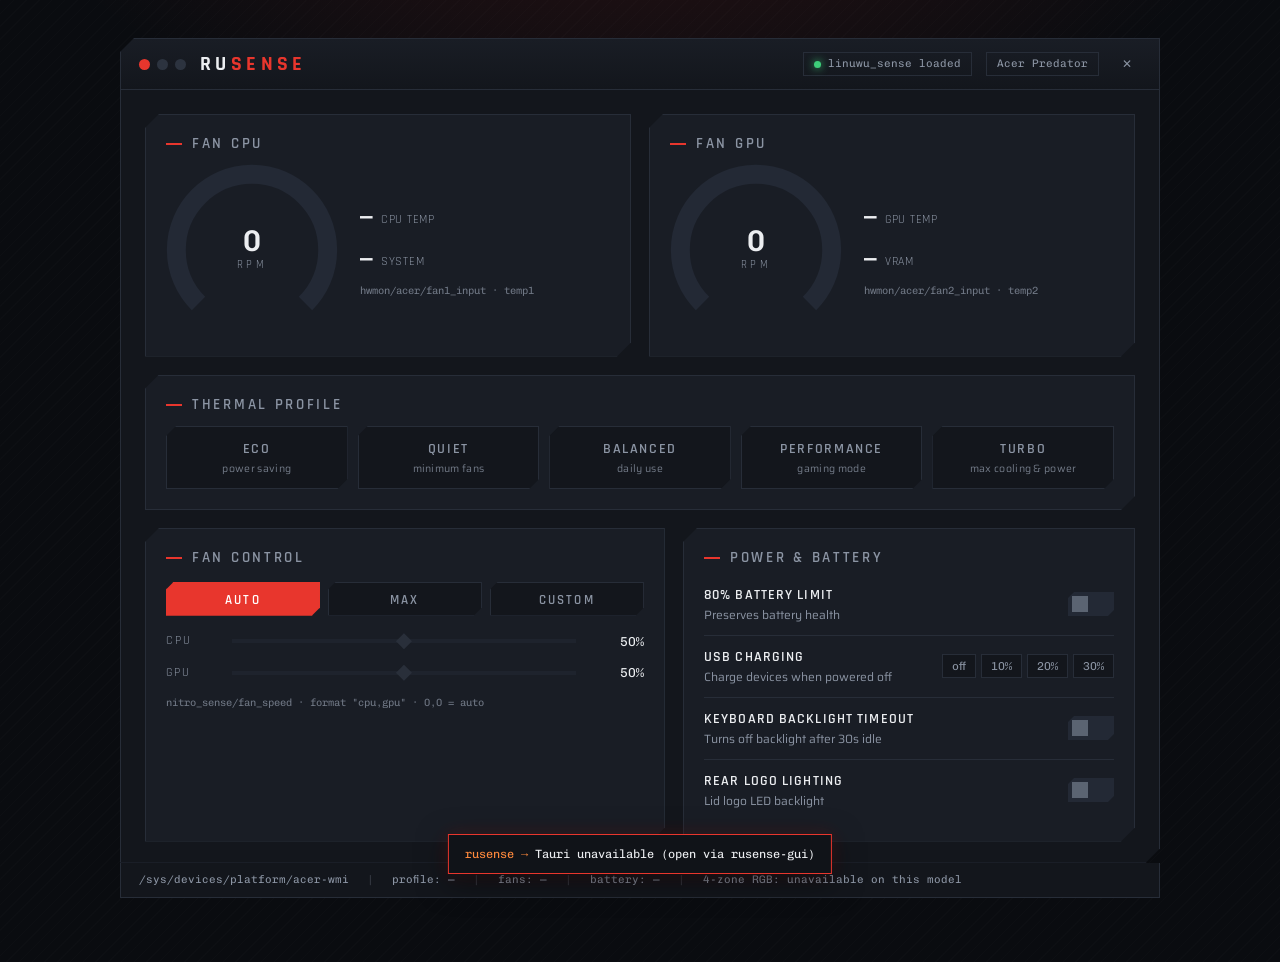
==== rusense/gui/frontend/index.html @ 22f74913 "initialize psense Patched Acer Predator hardware tooling for NixOS, including linuwu-sense, rusense " ====
<!doctype html>
<html lang="en">
<head>
<meta charset="utf-8">
<meta name="viewport" content="width=device-width, initial-scale=1">
<title>RuSense</title>
<link rel="preconnect" href="https://fonts.googleapis.com">
<link rel="stylesheet" href="https://fonts.googleapis.com/css2?family=Rajdhani:wght@500;600;700&family=Saira:wght@400;500&family=Chivo+Mono:wght@400;600&display=swap">
<link rel="stylesheet" href="style.css">
</head>
<body>

<div class="app">
  <div class="titlebar" data-tauri-drag-region>
    <div class="dots"><i id="dot-close" title="Close" style="cursor:pointer"></i><i></i><i></i></div>
    <div class="brand" data-tauri-drag-region>Ru<em>Sense</em></div>
    <div class="spacer" data-tauri-drag-region></div>
    <span class="chip"><span class="dot"></span><span id="st-driver">linuwu_sense loaded</span></span>
    <span class="chip">Acer Predator</span>
    <button class="win-close" id="win-close" title="Close" aria-label="Close">✕</button>
  </div>

  <div class="shell">
    <svg width="0" height="0" class="svg-defs">
      <defs>
        <linearGradient id="heat" x1="0" y1="0" x2="1" y2="1">
          <stop offset="0" stop-color="#e8362d"/><stop offset="1" stop-color="#ff8a3d"/>
        </linearGradient>
      </defs>
    </svg>

    <div class="row gauges">
      <div class="card">
        <h2>Fan CPU</h2>
        <div class="gauge-wrap">
          <div class="gauge">
            <svg viewBox="0 0 100 100">
              <circle class="track" cx="50" cy="50" r="44" pathLength="100"/>
              <circle class="value" id="arc-cpu" cx="50" cy="50" r="44" pathLength="100"/>
            </svg>
            <div class="center">
              <span class="rpm" id="rpm-cpu">0</span>
              <span class="unit">rpm</span>
            </div>
          </div>
          <div class="gauge-side">
            <div class="temp"><b id="temp-cpu">—</b><span>CPU temp</span></div>
            <div class="temp"><b id="temp-sys">—</b><span>system</span></div>
            <div class="src">hwmon/acer/fan1_input · temp1</div>
          </div>
        </div>
      </div>

      <div class="card">
        <h2>Fan GPU</h2>
        <div class="gauge-wrap">
          <div class="gauge">
            <svg viewBox="0 0 100 100">
              <circle class="track" cx="50" cy="50" r="44" pathLength="100"/>
              <circle class="value" id="arc-gpu" cx="50" cy="50" r="44" pathLength="100"/>
            </svg>
            <div class="center">
              <span class="rpm" id="rpm-gpu">0</span>
              <span class="unit">rpm</span>
            </div>
          </div>
          <div class="gauge-side">
            <div class="temp"><b id="temp-gpu">—</b><span>GPU temp</span></div>
            <div class="temp"><b>—</b><span>vram</span></div>
            <div class="src">hwmon/acer/fan2_input · temp2</div>
          </div>
        </div>
      </div>
    </div>

    <div class="card profiles-strip">
      <h2>Thermal Profile</h2>
      <div class="profiles" id="profiles">
        <button class="profile" data-v="low-power" aria-pressed="false">Eco<small>power saving</small></button>
        <button class="profile" data-v="quiet" aria-pressed="false">Quiet<small>minimum fans</small></button>
        <button class="profile" data-v="balanced" aria-pressed="false">Balanced<small>daily use</small></button>
        <button class="profile" data-v="balanced-performance" aria-pressed="false">Performance<small>gaming mode</small></button>
        <button class="profile" data-v="performance" aria-pressed="false">Turbo<small>max cooling &amp; power</small></button>
      </div>
    </div>

    <div class="row controls">
      <div class="card" id="card-fans">
        <h2>Fan Control</h2>
        <div class="modes" id="modes">
          <button class="mode active" data-v="auto" aria-pressed="true">Auto</button>
          <button class="mode" data-v="max" aria-pressed="false">Max</button>
          <button class="mode" data-v="custom" aria-pressed="false">Custom</button>
        </div>
        <div class="slider-row">
          <label for="s-cpu">CPU</label>
          <input type="range" id="s-cpu" min="0" max="100" step="10" value="50" disabled>
          <output id="o-cpu">50%</output>
        </div>
        <div class="slider-row">
          <label for="s-gpu">GPU</label>
          <input type="range" id="s-gpu" min="0" max="100" step="10" value="50" disabled>
          <output id="o-gpu">50%</output>
        </div>
        <div class="src">nitro_sense/fan_speed · format "cpu,gpu" · 0,0 = auto</div>
      </div>

      <div class="card" id="card-energy">
        <h2>Power &amp; Battery</h2>
        <div class="setting">
          <div class="info">
            <div class="name">80% Battery Limit</div>
            <div class="desc">Preserves battery health</div>
          </div>
          <button class="toggle" id="t-limiter" aria-label="80% Battery Limit" aria-pressed="false"></button>
        </div>
        <div class="setting">
          <div class="info">
            <div class="name">USB Charging</div>
            <div class="desc">Charge devices when powered off</div>
          </div>
          <div class="segs" id="usb-segs">
            <button class="seg" data-v="0" aria-pressed="false">off</button>
            <button class="seg" data-v="10" aria-pressed="false">10%</button>
            <button class="seg" data-v="20" aria-pressed="false">20%</button>
            <button class="seg" data-v="30" aria-pressed="false">30%</button>
          </div>
        </div>
        <div class="setting">
          <div class="info">
            <div class="name">Keyboard Backlight Timeout</div>
            <div class="desc">Turns off backlight after 30s idle</div>
          </div>
          <button class="toggle" id="t-backlight" aria-label="Keyboard Backlight Timeout" aria-pressed="false"></button>
        </div>
        <div class="setting" id="setting-logo">
          <div class="info">
            <div class="name">Rear Logo Lighting</div>
            <div class="desc">Lid logo LED backlight</div>
          </div>
          <button class="toggle" id="t-logo" aria-label="Rear Logo Lighting" aria-pressed="false"></button>
        </div>
      </div>
    </div>
  </div>

  <div class="statusbar">
    <span>/sys/devices/platform/acer-wmi</span>
    <span class="sep">|</span>
    <span>profile: <span id="st-profile">—</span></span>
    <span class="sep">|</span>
    <span>fans: <span id="st-fans">—</span></span>
    <span class="sep">|</span>
    <span>battery: <span id="st-batt">—</span></span>
    <span class="sep">|</span>
    <span id="st-rgb">4-zone RGB: unavailable on this model</span>
    <span class="badge" id="st-mock" hidden>mock</span>
  </div>
</div>

<div id="toast" aria-live="polite"><span class="p">rusense →</span> <span id="toast-msg"></span></div>

<script src="app.js" defer></script>
</body>
</html>
---- rusense/gui/frontend/style.css ----
:root{
  --bg:#0a0c10;
  --panel:#13161c;
  --panel-2:#191d25;
  --line:#272d38;
  --nitro:#e8362d;
  --ember:#ff8a3d;
  --text:#eceef1;
  --muted:#8b94a3;
  --ok:#3ecf7a;
  --chamfer:14px;
  --display:'Rajdhani','Saira',sans-serif;
  --body:'Saira',system-ui,sans-serif;
  --mono:'Chivo Mono',ui-monospace,monospace;
}
*{box-sizing:border-box}
[hidden]{display:none!important}
.svg-defs{position:absolute}
body{
  margin:0;
  background:var(--bg);
  background-image:
    radial-gradient(900px 420px at 50% -140px, rgba(232,54,45,.14), transparent 70%),
    repeating-linear-gradient(-45deg, rgba(255,255,255,.012) 0 1px, transparent 1px 9px);
  color:var(--text);
  font-family:var(--body);
  font-size:15px;
  line-height:1.5;
  min-height:100vh;
  display:flex;
  flex-direction:column;
  align-items:center;
  padding:38px 16px 64px;
}
.app{width:min(1040px,100%);}

/* ---------- barra de título (janela desktop) ---------- */
.titlebar{
  display:flex;align-items:center;gap:14px;
  background:linear-gradient(180deg,var(--panel-2),var(--panel));
  border:1px solid var(--line);border-bottom:none;
  padding:10px 18px;
  clip-path:polygon(var(--chamfer) 0,100% 0,100% 100%,0 100%,0 var(--chamfer));
}
.dots{display:flex;gap:7px}
.dots i{width:11px;height:11px;border-radius:50%;background:#2c333f;display:block}
.dots i:first-child{background:var(--nitro)}
.brand{
  font-family:var(--display);font-weight:700;font-size:20px;
  letter-spacing:.22em;text-transform:uppercase;
}
.brand em{color:var(--nitro);font-style:normal}
.titlebar .spacer{flex:1}
.chip{
  font-family:var(--mono);font-size:11px;color:var(--muted);
  border:1px solid var(--line);padding:3px 10px;
  display:inline-flex;align-items:center;gap:7px;
}
.chip .dot{width:7px;height:7px;border-radius:50%;background:var(--ok);box-shadow:0 0 8px var(--ok)}
.win-close{
  background:transparent;border:1px solid transparent;color:var(--muted);
  font-family:var(--mono);font-size:12px;cursor:pointer;padding:3px 8px;
  display:inline-flex;align-items:center;justify-content:center;
  transition:color .15s,background .15s,border-color .15s;
}
.win-close:hover{color:var(--text);border-color:var(--nitro);background:rgba(232,54,45,.18)}

/* ---------- casca ---------- */
.shell{
  border:1px solid var(--line);
  background:var(--panel);
  padding:24px 24px 20px;
  display:grid;gap:18px;
  clip-path:polygon(0 0,100% 0,100% calc(100% - var(--chamfer)),calc(100% - var(--chamfer)) 100%,0 100%);
}
.row{display:grid;gap:18px}
.row.gauges{grid-template-columns:1fr 1fr}
.row.controls{grid-template-columns:1.15fr 1fr}
@media (max-width:760px){.row.gauges,.row.controls{grid-template-columns:1fr}}

.card{
  background:var(--panel-2);
  border:1px solid var(--line);
  padding:18px 20px 20px;
  clip-path:polygon(var(--chamfer) 0,100% 0,100% calc(100% - var(--chamfer)),calc(100% - var(--chamfer)) 100%,0 100%,0 var(--chamfer));
  opacity:0;transform:translateY(10px);
  animation:reveal .5s ease forwards;
}
.card:nth-child(2){animation-delay:.08s}
.row.controls .card:nth-child(1){animation-delay:.16s}
.row.controls .card:nth-child(2){animation-delay:.24s}
.profiles-strip{animation-delay:.12s}
@keyframes reveal{to{opacity:1;transform:none}}

h2{
  margin:0 0 4px;
  font-family:var(--display);font-weight:600;font-size:15px;
  letter-spacing:.18em;text-transform:uppercase;color:var(--muted);
  display:flex;align-items:center;gap:10px;
}
h2::before{content:"";width:16px;height:2px;background:var(--nitro)}

/* ---------- medidores ---------- */
.gauge-wrap{display:flex;align-items:center;gap:22px;margin-top:8px}
.gauge{position:relative;width:172px;height:172px;flex:none}
.gauge svg{width:100%;height:100%;transform:rotate(135deg)}
.gauge circle{fill:none;stroke-width:11;stroke-linecap:butt}
.gauge .track{stroke:#232935;stroke-dasharray:75 100}
.gauge .value{stroke:url(#heat);stroke-dasharray:0 100;transition:stroke-dasharray .9s cubic-bezier(.2,.7,.2,1)}
.gauge .center{
  position:absolute;inset:0;display:flex;flex-direction:column;
  align-items:center;justify-content:center;gap:1px;
}
.gauge .rpm{font-family:var(--mono);font-weight:600;font-size:30px;font-variant-numeric:tabular-nums;line-height:1}
.gauge .unit{font-family:var(--display);font-size:11px;letter-spacing:.3em;color:var(--muted);text-transform:uppercase}
.gauge-side{display:grid;gap:10px;min-width:0}
.temp{display:flex;align-items:baseline;gap:8px}
.temp b{font-family:var(--mono);font-weight:600;font-size:21px;font-variant-numeric:tabular-nums}
.temp span{font-size:12px;color:var(--muted);letter-spacing:.06em;text-transform:uppercase;font-family:var(--display)}
.src{font-family:var(--mono);font-size:10.5px;color:var(--muted);opacity:.75;word-break:break-all}

/* ---------- perfis térmicos ---------- */
.profiles{display:grid;grid-template-columns:repeat(auto-fit,minmax(110px,1fr));gap:10px;margin-top:10px}
@media (max-width:640px){.profiles{grid-template-columns:repeat(2,1fr)}}
.profile{
  appearance:none;border:1px solid var(--line);background:var(--panel);
  color:var(--muted);cursor:pointer;
  font-family:var(--display);font-weight:600;font-size:13.5px;
  letter-spacing:.12em;text-transform:uppercase;
  padding:13px 8px 11px;
  clip-path:polygon(10px 0,100% 0,100% calc(100% - 10px),calc(100% - 10px) 100%,0 100%,0 10px);
  transition:color .15s,background .15s;
  display:grid;gap:2px;justify-items:center;
}
.profile small{font-family:var(--body);font-size:10.5px;letter-spacing:.03em;text-transform:none;font-weight:400;opacity:.8}
.profile:hover{color:var(--text)}
.profile.active{
  background:linear-gradient(180deg,rgba(232,54,45,.22),rgba(232,54,45,.08));
  color:var(--text);border-color:var(--nitro);
  box-shadow:inset 0 0 22px rgba(232,54,45,.15);
}
.profile:focus-visible,.mode:focus-visible,.seg:focus-visible,.toggle:focus-visible{
  outline:2px solid var(--ember);outline-offset:2px;
}

/* ---------- controle de fan ---------- */
.modes{display:flex;gap:8px;margin:12px 0 16px}
.mode{
  appearance:none;flex:1;border:1px solid var(--line);background:var(--panel);
  color:var(--muted);cursor:pointer;padding:9px 0 7px;
  font-family:var(--display);font-weight:600;font-size:13px;letter-spacing:.16em;text-transform:uppercase;
  clip-path:polygon(8px 0,100% 0,100% calc(100% - 8px),calc(100% - 8px) 100%,0 100%,0 8px);
}
.mode:hover{color:var(--text)}
.mode.active{background:var(--nitro);border-color:var(--nitro);color:#fff}
.slider-row{display:grid;grid-template-columns:52px 1fr 58px;align-items:center;gap:12px;margin-bottom:12px}
.slider-row label{font-family:var(--display);font-size:12px;letter-spacing:.18em;color:var(--muted);text-transform:uppercase}
.slider-row output{font-family:var(--mono);font-size:13px;text-align:right;font-variant-numeric:tabular-nums}
input[type=range]{
  -webkit-appearance:none;appearance:none;height:4px;background:#232935;outline:none;width:100%;
}
input[type=range]::-webkit-slider-thumb{
  -webkit-appearance:none;appearance:none;width:16px;height:16px;background:var(--nitro);
  clip-path:polygon(50% 0,100% 50%,50% 100%,0 50%);cursor:pointer;
}
input[type=range]:disabled::-webkit-slider-thumb{background:#3a4250;cursor:default}
input[type=range]::-moz-range-thumb{
  width:16px;height:16px;border:none;border-radius:0;background:var(--nitro);
  clip-path:polygon(50% 0,100% 50%,50% 100%,0 50%);cursor:pointer;
}
input[type=range]:disabled::-moz-range-thumb{background:#3a4250;cursor:default}
input[type=range]:disabled{opacity:.5}

/* ---------- energia / bateria ---------- */
.setting{display:flex;align-items:center;gap:12px;padding:11px 0;border-bottom:1px solid var(--line)}
.setting:last-child{border-bottom:none}
.setting .info{flex:1;min-width:0}
.setting .name{font-family:var(--display);font-weight:600;font-size:14px;letter-spacing:.08em;text-transform:uppercase}
.setting .desc{font-size:12px;color:var(--muted)}
.toggle{
  appearance:none;border:none;cursor:pointer;flex:none;
  width:46px;height:24px;background:#232935;position:relative;
  clip-path:polygon(6px 0,100% 0,100% calc(100% - 6px),calc(100% - 6px) 100%,0 100%,0 6px);
  transition:background .15s;
}
.toggle::after{
  content:"";position:absolute;top:4px;left:4px;width:16px;height:16px;background:#5b6472;
  transition:transform .15s,background .15s;
}
.toggle.on{background:rgba(62,207,122,.25)}
.toggle.on::after{transform:translateX(22px);background:var(--ok)}
.segs{display:flex;gap:5px;flex:none}
.seg{
  appearance:none;border:1px solid var(--line);background:var(--panel);color:var(--muted);
  cursor:pointer;font-family:var(--mono);font-size:11.5px;padding:4px 9px;
}
.seg.active{border-color:var(--ember);color:var(--ember)}

/* ---------- rodapé + toast ---------- */
.statusbar{
  display:flex;gap:18px;align-items:center;flex-wrap:wrap;
  border:1px solid var(--line);border-top:none;
  background:var(--panel);
  padding:9px 18px;
  font-family:var(--mono);font-size:11px;color:var(--muted);
}
.statusbar .sep{opacity:.35}
.badge{
  border:1px solid var(--ember);color:var(--ember);
  font-family:var(--display);font-weight:600;font-size:10.5px;
  letter-spacing:.18em;text-transform:uppercase;padding:1px 9px;
}
#toast{
  position:fixed;left:50%;bottom:26px;transform:translate(-50%,80px);
  background:#101318;border:1px solid var(--nitro);
  font-family:var(--mono);font-size:12px;color:var(--text);
  padding:10px 16px;max-width:min(92vw,720px);
  box-shadow:0 8px 30px rgba(0,0,0,.5),0 0 18px rgba(232,54,45,.18);
  transition:transform .25s ease,opacity .25s ease;opacity:0;pointer-events:none;
  white-space:nowrap;overflow:hidden;text-overflow:ellipsis;
}
#toast.show{transform:translate(-50%,0);opacity:1}
#toast .p{color:var(--ember)}

@media (prefers-reduced-motion:reduce){
  .card{animation:none;opacity:1;transform:none}
  .gauge .value{transition:none}
  #toast{transition:none}
}
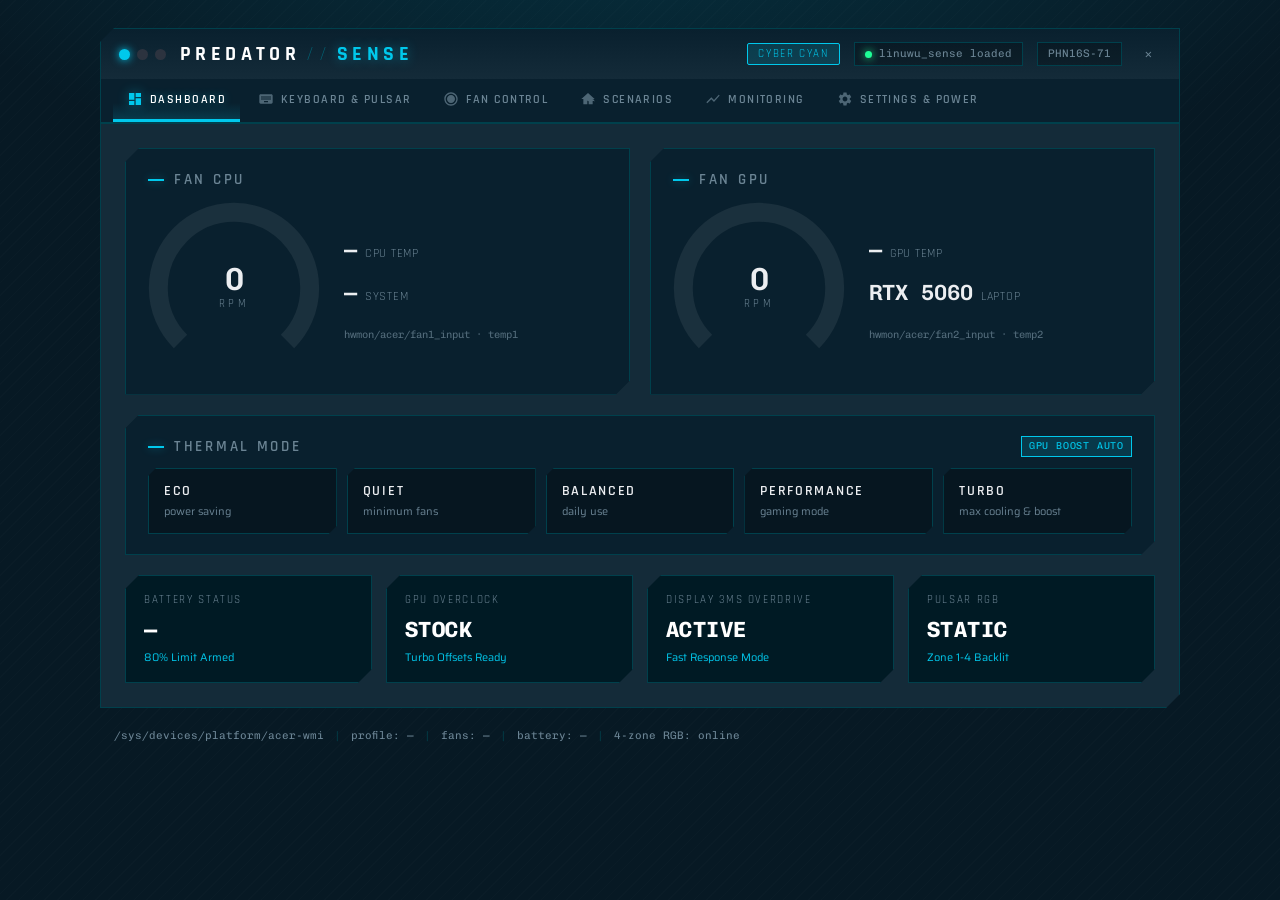
==== commit 60df38b0: "Add PredatorSense cockpit pages, battery optimizations, and hardware controls Expand RuSense into a " ====
--- a/rusense/gui/frontend/index.html
+++ b/rusense/gui/frontend/index.html
@@ -1,123 +1,503 @@
 <!doctype html>
-<html lang="en">
+<html lang="en" class="theme-predator">
 <head>
 <meta charset="utf-8">
 <meta name="viewport" content="width=device-width, initial-scale=1">
-<title>RuSense</title>
+<title>PredatorSense Cockpit</title>
 <link rel="preconnect" href="https://fonts.googleapis.com">
-<link rel="stylesheet" href="https://fonts.googleapis.com/css2?family=Rajdhani:wght@500;600;700&family=Saira:wght@400;500&family=Chivo+Mono:wght@400;600&display=swap">
+<link rel="stylesheet" href="https://fonts.googleapis.com/css2?family=Rajdhani:wght@500;600;700&family=Saira:wght@400;500;600&family=Chivo+Mono:wght@400;600&display=swap">
 <link rel="stylesheet" href="style.css">
 </head>
 <body>
 
 <div class="app">
+  <!-- Titlebar -->
   <div class="titlebar" data-tauri-drag-region>
     <div class="dots"><i id="dot-close" title="Close" style="cursor:pointer"></i><i></i><i></i></div>
-    <div class="brand" data-tauri-drag-region>Ru<em>Sense</em></div>
+    <div class="brand" data-tauri-drag-region>
+      <span class="brand-name">PREDATOR</span>
+      <span class="brand-divider">//</span>
+      <em class="brand-sub">SENSE</em>
+    </div>
     <div class="spacer" data-tauri-drag-region></div>
+    <button class="btn-theme-toggle" id="theme-toggle" title="Switch Theme (Predator / Nitro)">CYBER CYAN</button>
     <span class="chip"><span class="dot"></span><span id="st-driver">linuwu_sense loaded</span></span>
-    <span class="chip">Acer Predator</span>
+    <span class="chip" id="chip-model">PHN16S-71</span>
     <button class="win-close" id="win-close" title="Close" aria-label="Close">✕</button>
   </div>
+
+  <!-- Navigation Tabs (6 Dedicated Pages) -->
+  <nav class="cockpit-nav">
+    <button class="nav-tab active" data-page="dashboard" id="tab-dashboard">
+      <svg class="tab-svg" viewBox="0 0 24 24" width="16" height="16"><path fill="currentColor" d="M3 13h8V3H3v10zm0 8h8v-6H3v6zm10 0h8V11h-8v10zm0-18v6h8V3h-8z"/></svg>
+      <span>Dashboard</span>
+    </button>
+    <button class="nav-tab" data-page="lighting" id="tab-lighting">
+      <svg class="tab-svg" viewBox="0 0 24 24" width="16" height="16"><path fill="currentColor" d="M20 5H4c-1.1 0-1.99.9-1.99 2L2 17c0 1.1.9 2 2 2h16c1.1 0 2-.9 2-2V7c0-1.1-.9-2-2-2zm-9 3h2v2h-2V8zm0 3h2v2h-2v-2zM8 8h2v2H8V8zm0 3h2v2H8v-2zm-1 2H5v-2h2v2zm0-3H5V8h2v2zm8 7H9v-2h6v2zm1-4h-2v-2h2v2zm0-3h-2V8h2v2zm3 3h-2v-2h2v2zm0-3h-2V8h2v2z"/></svg>
+      <span>Keyboard &amp; Pulsar</span>
+    </button>
+    <button class="nav-tab" data-page="fans" id="tab-fans">
+      <svg class="tab-svg" viewBox="0 0 24 24" width="16" height="16"><path fill="currentColor" d="M12 2C6.48 2 2 6.48 2 12s4.48 10 10 10 10-4.48 10-10S17.52 2 12 2zm0 18c-4.41 0-8-3.59-8-8s3.59-8 8-8 8 3.59 8 8-3.59 8-8 8zm0-14c-3.31 0-6 2.69-6 6s2.69 6 6 6 6-2.69 6-6-2.69-6-6-6z"/></svg>
+      <span>Fan Control</span>
+    </button>
+    <button class="nav-tab" data-page="scenarios" id="tab-scenarios">
+      <svg class="tab-svg" viewBox="0 0 24 24" width="16" height="16"><path fill="currentColor" d="M19.48 12.35c-1.57-.56-2-1.9-2.02-1.93l-.44-1.32-.44 1.32c-.02.03-.45 1.37-2.02 1.93-1.57.56-2.91.13-2.94.12l-1.35-.45.45 1.35c.01.03.44 1.37 2 1.93 1.57.56 2 1.9 2.02 1.93l.44 1.32.44-1.32c.02-.03.45-1.37 2.02-1.93 1.57-.56 2.91-.13 2.94-.12l1.35.45-.45-1.35c-.01-.03-.44-1.37-2-1.93zM12 3L2 12h3v8h6v-6h2v6h6v-8h3L12 3z"/></svg>
+      <span>Scenarios</span>
+    </button>
+    <button class="nav-tab" data-page="monitoring" id="tab-monitoring">
+      <svg class="tab-svg" viewBox="0 0 24 24" width="16" height="16"><path fill="currentColor" d="M3.5 18.49l6-6.01 4 4L22 6.92l-1.41-1.41-7.09 7.97-4-4L2 16.99z"/></svg>
+      <span>Monitoring</span>
+    </button>
+    <button class="nav-tab" data-page="settings" id="tab-settings">
+      <svg class="tab-svg" viewBox="0 0 24 24" width="16" height="16"><path fill="currentColor" d="M19.14 12.94c.04-.3.06-.61.06-.94 0-.32-.02-.64-.07-.94l2.03-1.58c.18-.14.23-.41.12-.61l-1.92-3.32c-.12-.22-.37-.29-.59-.22l-2.39.96c-.5-.38-1.03-.7-1.62-.94l-.36-2.54c-.04-.24-.24-.41-.48-.41h-3.84c-.24 0-.43.17-.47.41l-.36 2.54c-.59.24-1.13.57-1.62.94l-2.39-.96c-.22-.08-.47 0-.59.22L2.74 8.87c-.12.21-.08.47.12.61l2.03 1.58c-.05.3-.09.63-.09.94s.02.64.07.94l-2.03 1.58c-.18.14-.23.41-.12.61l1.92 3.32c.12.22.37.29.59.22l2.39-.96c.5.38 1.03.7 1.62.94l.36 2.54c.05.24.24.41.48.41h3.84c.24 0 .44-.17.47-.41l.36-2.54c.59-.24 1.13-.56 1.62-.94l2.39.96c.22.08.47 0 .59-.22l1.92-3.32c.12-.22.07-.47-.12-.61l-2.01-1.58zM12 15.6c-1.98 0-3.6-1.62-3.6-3.6s1.62-3.6 3.6-3.6 3.6 1.62 3.6 3.6-1.62 3.6-3.6 3.6z"/></svg>
+      <span>Settings &amp; Power</span>
+    </button>
+  </nav>
 
   <div class="shell">
     <svg width="0" height="0" class="svg-defs">
       <defs>
         <linearGradient id="heat" x1="0" y1="0" x2="1" y2="1">
-          <stop offset="0" stop-color="#e8362d"/><stop offset="1" stop-color="#ff8a3d"/>
+          <stop offset="0" stop-color="var(--gauge-start, #00c8ec)"/>
+          <stop offset="1" stop-color="var(--gauge-end, #1eff96)"/>
         </linearGradient>
       </defs>
     </svg>
 
-    <div class="row gauges">
-      <div class="card">
-        <h2>Fan CPU</h2>
-        <div class="gauge-wrap">
-          <div class="gauge">
-            <svg viewBox="0 0 100 100">
-              <circle class="track" cx="50" cy="50" r="44" pathLength="100"/>
-              <circle class="value" id="arc-cpu" cx="50" cy="50" r="44" pathLength="100"/>
-            </svg>
-            <div class="center">
-              <span class="rpm" id="rpm-cpu">0</span>
-              <span class="unit">rpm</span>
-            </div>
-          </div>
-          <div class="gauge-side">
-            <div class="temp"><b id="temp-cpu">—</b><span>CPU temp</span></div>
-            <div class="temp"><b id="temp-sys">—</b><span>system</span></div>
-            <div class="src">hwmon/acer/fan1_input · temp1</div>
-          </div>
-        </div>
-      </div>
-
-      <div class="card">
-        <h2>Fan GPU</h2>
-        <div class="gauge-wrap">
-          <div class="gauge">
-            <svg viewBox="0 0 100 100">
-              <circle class="track" cx="50" cy="50" r="44" pathLength="100"/>
-              <circle class="value" id="arc-gpu" cx="50" cy="50" r="44" pathLength="100"/>
-            </svg>
-            <div class="center">
-              <span class="rpm" id="rpm-gpu">0</span>
-              <span class="unit">rpm</span>
-            </div>
-          </div>
-          <div class="gauge-side">
-            <div class="temp"><b id="temp-gpu">—</b><span>GPU temp</span></div>
-            <div class="temp"><b>—</b><span>vram</span></div>
-            <div class="src">hwmon/acer/fan2_input · temp2</div>
-          </div>
-        </div>
-      </div>
-    </div>
-
-    <div class="card profiles-strip">
-      <h2>Thermal Profile</h2>
-      <div class="profiles" id="profiles">
-        <button class="profile" data-v="low-power" aria-pressed="false">Eco<small>power saving</small></button>
-        <button class="profile" data-v="quiet" aria-pressed="false">Quiet<small>minimum fans</small></button>
-        <button class="profile" data-v="balanced" aria-pressed="false">Balanced<small>daily use</small></button>
-        <button class="profile" data-v="balanced-performance" aria-pressed="false">Performance<small>gaming mode</small></button>
-        <button class="profile" data-v="performance" aria-pressed="false">Turbo<small>max cooling &amp; power</small></button>
-      </div>
-    </div>
-
-    <div class="row controls">
-      <div class="card" id="card-fans">
-        <h2>Fan Control</h2>
+    <!-- ==================== PAGE 1: DASHBOARD ==================== -->
+    <div class="page-container active" id="page-dashboard">
+      <div class="row gauges">
+        <div class="card">
+          <h2>Fan CPU</h2>
+          <div class="gauge-wrap">
+            <div class="gauge">
+              <svg viewBox="0 0 100 100">
+                <circle class="track" cx="50" cy="50" r="44" pathLength="100"/>
+                <circle class="value" id="arc-cpu" cx="50" cy="50" r="44" pathLength="100"/>
+              </svg>
+              <div class="center">
+                <span class="rpm" id="rpm-cpu">0</span>
+                <span class="unit">rpm</span>
+              </div>
+            </div>
+            <div class="gauge-side">
+              <div class="temp"><b id="temp-cpu">—</b><span>CPU temp</span></div>
+              <div class="temp"><b id="temp-sys">—</b><span>system</span></div>
+              <div class="src">hwmon/acer/fan1_input · temp1</div>
+            </div>
+          </div>
+        </div>
+
+        <div class="card">
+          <h2>Fan GPU</h2>
+          <div class="gauge-wrap">
+            <div class="gauge">
+              <svg viewBox="0 0 100 100">
+                <circle class="track" cx="50" cy="50" r="44" pathLength="100"/>
+                <circle class="value" id="arc-gpu" cx="50" cy="50" r="44" pathLength="100"/>
+              </svg>
+              <div class="center">
+                <span class="rpm" id="rpm-gpu">0</span>
+                <span class="unit">rpm</span>
+              </div>
+            </div>
+            <div class="gauge-side">
+              <div class="temp"><b id="temp-gpu">—</b><span>GPU temp</span></div>
+              <div class="temp"><b>RTX 5060</b><span>Laptop</span></div>
+              <div class="src">hwmon/acer/fan2_input · temp2</div>
+            </div>
+          </div>
+        </div>
+      </div>
+
+      <div class="card profiles-strip">
+        <div class="card-head">
+          <h2>Thermal Mode</h2>
+          <span class="badge" id="gpu-boost-badge">GPU BOOST AUTO</span>
+        </div>
+        <div class="profiles" id="profiles">
+          <button class="profile" data-v="low-power" aria-pressed="false">Eco<small>power saving</small></button>
+          <button class="profile" data-v="quiet" aria-pressed="false">Quiet<small>minimum fans</small></button>
+          <button class="profile" data-v="balanced" aria-pressed="false">Balanced<small>daily use</small></button>
+          <button class="profile" data-v="balanced-performance" aria-pressed="false">Performance<small>gaming mode</small></button>
+          <button class="profile" data-v="performance" aria-pressed="false">Turbo<small>max cooling &amp; boost</small></button>
+        </div>
+      </div>
+
+      <!-- Quick Telemetry & Stats -->
+      <div class="row telemetry-grid">
+        <div class="card stat-card">
+          <span class="stat-label">BATTERY STATUS</span>
+          <div class="stat-value" id="dash-batt">—</div>
+          <span class="stat-sub" id="dash-batt-sub">80% Limit Armed</span>
+        </div>
+        <div class="card stat-card">
+          <span class="stat-label">GPU OVERCLOCK</span>
+          <div class="stat-value" id="dash-gpu-oc">STOCK</div>
+          <span class="stat-sub">Turbo Offsets Ready</span>
+        </div>
+        <div class="card stat-card">
+          <span class="stat-label">DISPLAY 3MS OVERDRIVE</span>
+          <div class="stat-value" id="dash-lcd">ACTIVE</div>
+          <span class="stat-sub">Fast Response Mode</span>
+        </div>
+        <div class="card stat-card">
+          <span class="stat-label">PULSAR RGB</span>
+          <div class="stat-value" id="dash-rgb">STATIC</div>
+          <span class="stat-sub">Zone 1-4 Backlit</span>
+        </div>
+      </div>
+    </div>
+
+    <!-- ==================== PAGE 2: KEYBOARD & PULSAR LIGHTING ==================== -->
+    <div class="page-container" id="page-lighting">
+      <div class="card">
+        <div class="card-head">
+          <h2>4-Zone Interactive Keyboard Studio</h2>
+          <span class="badge badge-accent" id="rgb-mode-label">STATIC</span>
+        </div>
+        <p class="section-desc">Hardware-accelerated 4-zone RGB backlight controlled directly via ACPI WMI method 20 &amp; method 6. Select a zone below or click directly on the visual keyboard layout to customize individual zone colors.</p>
+        
+        <!-- Zone Selector Bar -->
+        <div class="zone-selector-bar">
+          <button class="zone-pill active" data-zone="all" id="btn-zone-all">ALL 4 ZONES</button>
+          <button class="zone-pill" data-zone="1" id="btn-zone-1">ZONE 1 (WASD)</button>
+          <button class="zone-pill" data-zone="2" id="btn-zone-2">ZONE 2 (CENTER)</button>
+          <button class="zone-pill" data-zone="3" id="btn-zone-3">ZONE 3 (ARROWS)</button>
+          <button class="zone-pill" data-zone="4" id="btn-zone-4">ZONE 4 (NUMPAD)</button>
+          <div class="zone-active-pill" id="zone-target-text">EDITING: ALL ZONES</div>
+        </div>
+
+        <!-- Interactive Visual Keyboard Diagram -->
+        <div class="keyboard-visualizer">
+          <div class="kb-zone kb-zone-1 active-selection" id="zone-1" data-zone="1" title="Click to edit Zone 1 (WASD)">
+            <div class="kb-zone-header">ZONE 1 (WASD / GAMING)</div>
+            <div class="kb-key-cluster">
+              <span class="kb-key kb-key-sm">ESC</span>
+              <span class="kb-key">Q</span><span class="kb-key active-key">W</span><span class="kb-key">E</span><span class="kb-key">R</span>
+              <span class="kb-key active-key">A</span><span class="kb-key active-key">S</span><span class="kb-key active-key">D</span>
+            </div>
+            <div class="zone-color-indicator" id="ind-zone-1">#00c8ec</div>
+          </div>
+          <div class="kb-zone kb-zone-2" id="zone-2" data-zone="2" title="Click to edit Zone 2 (Center)">
+            <div class="kb-zone-header">ZONE 2 (CENTER TYPING)</div>
+            <div class="kb-key-cluster">
+              <span class="kb-key">T</span><span class="kb-key">Y</span><span class="kb-key">U</span><span class="kb-key">I</span><span class="kb-key">O</span>
+              <span class="kb-key">G</span><span class="kb-key">H</span><span class="kb-key">J</span><span class="kb-key">K</span><span class="kb-key">L</span>
+              <span class="kb-key">B</span><span class="kb-key">N</span><span class="kb-key">M</span>
+            </div>
+            <div class="zone-color-indicator" id="ind-zone-2">#00c8ec</div>
+          </div>
+          <div class="kb-zone kb-zone-3" id="zone-3" data-zone="3" title="Click to edit Zone 3 (Arrows)">
+            <div class="kb-zone-header">ZONE 3 (MODIFIERS / ARROWS)</div>
+            <div class="kb-key-cluster">
+              <span class="kb-key kb-key-lg">ENTER</span>
+              <span class="kb-key kb-key-md">SHIFT</span>
+              <span class="kb-key kb-arrow">▲</span>
+              <span class="kb-key kb-arrow">◀</span><span class="kb-key kb-arrow">▼</span><span class="kb-key kb-arrow">▶</span>
+            </div>
+            <div class="zone-color-indicator" id="ind-zone-3">#00c8ec</div>
+          </div>
+          <div class="kb-zone kb-zone-4" id="zone-4" data-zone="4" title="Click to edit Zone 4 (Numpad)">
+            <div class="kb-zone-header">ZONE 4 (NUMPAD)</div>
+            <div class="kb-key-cluster">
+              <span class="kb-key">7</span><span class="kb-key">8</span><span class="kb-key">9</span>
+              <span class="kb-key">4</span><span class="kb-key">5</span><span class="kb-key">6</span>
+              <span class="kb-key">1</span><span class="kb-key">2</span><span class="kb-key">3</span>
+              <span class="kb-key kb-key-lg">0</span>
+            </div>
+            <div class="zone-color-indicator" id="ind-zone-4">#00c8ec</div>
+          </div>
+        </div>
+
+        <!-- Color Studio & Swatches -->
+        <div class="color-studio-block">
+          <div class="color-studio-row">
+            <div>
+              <h3 class="subhead">OEM COLOR PALETTE</h3>
+              <div class="swatches" id="rgb-swatches">
+                <button class="swatch active" data-color="#00c8ec" style="--c:#00c8ec" title="Predator Cyan"></button>
+                <button class="swatch" data-color="#1eff96" style="--c:#1eff96" title="Eco Green"></button>
+                <button class="swatch" data-color="#e8362d" style="--c:#e8362d" title="Magma Red"></button>
+                <button class="swatch" data-color="#0064ff" style="--c:#0064ff" title="Deep Blue"></button>
+                <button class="swatch" data-color="#ff3399" style="--c:#ff3399" title="Extreme Pink"></button>
+                <button class="swatch" data-color="#ffcc00" style="--c:#ffcc00" title="Solar Amber"></button>
+                <button class="swatch" data-color="#ffffff" style="--c:#ffffff" title="Arctic White"></button>
+              </div>
+            </div>
+
+            <!-- Custom Color Picker -->
+            <div class="custom-color-control">
+              <h3 class="subhead">CUSTOM RGB PICKER</h3>
+              <div class="custom-picker-wrap">
+                <input type="color" id="picker-color" value="#00c8ec" title="Select custom color">
+                <input type="text" id="picker-hex" value="#00C8EC" maxlength="7" spellcheck="false" class="picker-hex-input">
+                <button class="btn-preset" id="btn-apply-custom">Apply Color</button>
+              </div>
+            </div>
+          </div>
+
+          <!-- Quick Theme Presets -->
+          <div class="themes-strip">
+            <span class="quick-title">4-ZONE COLOR THEMES:</span>
+            <button class="btn-theme-preset" data-theme="cyberpunk">Cyberpunk Neon</button>
+            <button class="btn-theme-preset" data-theme="ice">Predator Ice</button>
+            <button class="btn-theme-preset" data-theme="magma">Magma Inferno</button>
+            <button class="btn-theme-preset" data-theme="matrix">Matrix Code</button>
+          </div>
+        </div>
+
+        <!-- Lighting Mode Pills -->
+        <h3 class="subhead">HARDWARE LIGHTING EFFECTS</h3>
+        <div class="modes" id="rgb-modes">
+          <button class="mode-btn active" data-mode="0">Static</button>
+          <button class="mode-btn" data-mode="1">Breathing</button>
+          <button class="mode-btn" data-mode="2">Neon</button>
+          <button class="mode-btn" data-mode="3">Wave</button>
+          <button class="mode-btn" data-mode="4">Shifting</button>
+          <button class="mode-btn" data-mode="5">Zoom</button>
+          <button class="mode-btn" data-mode="6">Meteor</button>
+          <button class="mode-btn" data-mode="7">Twinkle</button>
+        </div>
+
+        <!-- Tuning Sliders -->
+        <div class="slider-row">
+          <label for="rgb-bright">Brightness</label>
+          <input type="range" id="rgb-bright" min="0" max="100" step="10" value="100">
+          <output id="o-rgb-bright">100%</output>
+        </div>
+
+        <div class="slider-row" id="rgb-speed-row">
+          <label for="rgb-speed">Effect Speed</label>
+          <input type="range" id="rgb-speed" min="1" max="9" step="1" value="5">
+          <output id="o-rgb-speed">5</output>
+        </div>
+
+        <div class="slider-row" id="rgb-direction-row">
+          <label>Wave Direction</label>
+          <div class="segs" id="rgb-direction-segs">
+            <button class="seg active" data-dir="0">Left to Right ➔</button>
+            <button class="seg" data-dir="1">Right to Left ⬅</button>
+          </div>
+        </div>
+      </div>
+
+      <!-- Additional Exterior Lighting Card -->
+      <div class="card" id="card-exterior-lighting">
+        <h2>Exterior &amp; Logo Lighting</h2>
+        <div class="setting" id="setting-logo">
+          <div class="info">
+            <div class="name">Rear Lid Predator Logo</div>
+            <div class="desc">Lid emblem LED backlight (with in-kernel AC delayed work persistence)</div>
+          </div>
+          <div class="logo-controls">
+            <input type="color" id="picker-logo" value="#00c8ec" title="Lid Logo Color">
+            <button class="toggle" id="t-logo" aria-label="Rear Logo Lighting" aria-pressed="false"></button>
+          </div>
+        </div>
+        <div class="setting">
+          <div class="info">
+            <div class="name">Keyboard Backlight Auto-Sleep</div>
+            <div class="desc">Turns off keyboard lighting after 30 seconds of idle on battery to conserve power</div>
+          </div>
+          <button class="toggle" id="t-backlight" aria-label="Keyboard Backlight Timeout" aria-pressed="false"></button>
+        </div>
+      </div>
+    </div>
+
+    <!-- ==================== PAGE 3: FAN CONTROL ==================== -->
+    <div class="page-container" id="page-fans">
+      <div class="card" id="card-fans-dedicated">
+        <div class="card-head">
+          <h2>Precision Aeroblade™ 3D Fan Control</h2>
+          <span class="badge" id="fan-mode-badge">AUTO</span>
+        </div>
+        <p class="section-desc">Manage the dual Aeroblade 3D fan curves. Auto respects EC acoustics, Max locks 100% (~6000 RPM), and Custom allows independent CPU/GPU duty cycle control.</p>
+        
         <div class="modes" id="modes">
-          <button class="mode active" data-v="auto" aria-pressed="true">Auto</button>
-          <button class="mode" data-v="max" aria-pressed="false">Max</button>
-          <button class="mode" data-v="custom" aria-pressed="false">Custom</button>
-        </div>
-        <div class="slider-row">
-          <label for="s-cpu">CPU</label>
-          <input type="range" id="s-cpu" min="0" max="100" step="10" value="50" disabled>
-          <output id="o-cpu">50%</output>
-        </div>
-        <div class="slider-row">
-          <label for="s-gpu">GPU</label>
-          <input type="range" id="s-gpu" min="0" max="100" step="10" value="50" disabled>
-          <output id="o-gpu">50%</output>
-        </div>
-        <div class="src">nitro_sense/fan_speed · format "cpu,gpu" · 0,0 = auto</div>
-      </div>
-
-      <div class="card" id="card-energy">
-        <h2>Power &amp; Battery</h2>
+          <button class="mode active" data-v="auto" aria-pressed="true">Auto Mode</button>
+          <button class="mode" data-v="max" aria-pressed="false">Max Speed (100%)</button>
+          <button class="mode" data-v="custom" aria-pressed="false">Custom Sliders</button>
+        </div>
+
+        <div class="fan-sliders-block">
+          <div class="slider-group">
+            <div class="slider-header">
+              <span class="slider-title">CPU FAN SPEED</span>
+              <span class="slider-val" id="o-cpu">50%</span>
+            </div>
+            <input type="range" id="s-cpu" min="0" max="100" step="5" value="50" disabled>
+            <div class="slider-ticks">
+              <span>0% (Quiet)</span>
+              <span>50%</span>
+              <span>100% (Max)</span>
+            </div>
+          </div>
+
+          <div class="slider-group">
+            <div class="slider-header">
+              <span class="slider-title">GPU FAN SPEED</span>
+              <span class="slider-val" id="o-gpu">50%</span>
+            </div>
+            <input type="range" id="s-gpu" min="0" max="100" step="5" value="50" disabled>
+            <div class="slider-ticks">
+              <span>0% (Quiet)</span>
+              <span>50%</span>
+              <span>100% (Max)</span>
+            </div>
+          </div>
+        </div>
+
+        <div class="quick-presets">
+          <span class="quick-title">QUICK PRESETS:</span>
+          <button class="btn-preset" data-cpu="30" data-gpu="30">Silent (30%)</button>
+          <button class="btn-preset" data-cpu="50" data-gpu="50">Balanced (50%)</button>
+          <button class="btn-preset" data-cpu="70" data-gpu="70">Gaming (70%)</button>
+          <button class="btn-preset" data-cpu="85" data-gpu="85">Heavy Load (85%)</button>
+          <button class="btn-preset" data-cpu="100" data-gpu="100">Full Throttle (100%)</button>
+        </div>
+
+        <div class="src">predator_sense/fan_speed · format "cpu,gpu" · 0,0 = auto</div>
+      </div>
+    </div>
+
+    <!-- ==================== PAGE 4: SCENARIOS ==================== -->
+    <div class="page-container" id="page-scenarios">
+      <div class="card">
+        <div class="card-head">
+          <h2>Scenario &amp; Operating Modes</h2>
+          <span class="badge badge-accent" id="active-scenario-badge">BALANCED</span>
+        </div>
+        <p class="section-desc">Hardware thermal scenarios configure system TDP envelope, PL1/PL2 thresholds, fan acoustic ramp-up rates, and GPU dynamic boost.</p>
+
+        <div class="scenario-cards-grid">
+          <div class="scenario-card" data-mode="low-power">
+            <div class="scenario-head">
+              <h3>Eco Mode</h3>
+              <span class="scenario-tag">Battery Saving</span>
+            </div>
+            <p>Caps CPU TDP, lowers display refresh rate on battery, and maintains minimal fan speeds for maximum mobile endurance.</p>
+            <div class="scenario-meta"><span>Fan Acoustic:</span><b>&lt; 25 dBA</b></div>
+            <div class="scenario-meta"><span>GPU Boost:</span><b>Stock</b></div>
+            <button class="btn-scenario-activate" data-mode="low-power">Activate Eco</button>
+          </div>
+
+          <div class="scenario-card" data-mode="quiet">
+            <div class="scenario-head">
+              <h3>Quiet Mode</h3>
+              <span class="scenario-tag">Acoustic Focused</span>
+            </div>
+            <p>Maintains whisper-quiet fan speeds. Ideal for classrooms, meetings, libraries, and late-night productivity work.</p>
+            <div class="scenario-meta"><span>Fan Acoustic:</span><b>&lt; 30 dBA</b></div>
+            <div class="scenario-meta"><span>GPU Boost:</span><b>Stock</b></div>
+            <button class="btn-scenario-activate" data-mode="quiet">Activate Quiet</button>
+          </div>
+
+          <div class="scenario-card active" data-mode="balanced">
+            <div class="scenario-head">
+              <h3>Balanced Mode</h3>
+              <span class="scenario-tag">OEM Standard</span>
+            </div>
+            <p>Dynamic platform tuning. Balances thermal headroom, acoustics, and single/multi-thread responsiveness for daily use.</p>
+            <div class="scenario-meta"><span>Fan Acoustic:</span><b>Dynamic</b></div>
+            <div class="scenario-meta"><span>GPU Boost:</span><b>Standard Dynamic</b></div>
+            <button class="btn-scenario-activate" data-mode="balanced">Active</button>
+          </div>
+
+          <div class="scenario-card" data-mode="balanced-performance">
+            <div class="scenario-head">
+              <h3>Performance</h3>
+              <span class="scenario-tag">Gaming Tuning</span>
+            </div>
+            <p>Elevates power limits and fan curves to ensure sustained high framerates in demanding AAA titles without thermal throttling.</p>
+            <div class="scenario-meta"><span>Fan Acoustic:</span><b>Aggressive</b></div>
+            <div class="scenario-meta"><span>GPU Boost:</span><b>Dynamic Max</b></div>
+            <button class="btn-scenario-activate" data-mode="balanced-performance">Activate Performance</button>
+          </div>
+
+          <div class="scenario-card" data-mode="performance">
+            <div class="scenario-head">
+              <h3>Turbo Mode</h3>
+              <span class="scenario-tag highlight-tag">Max Overclock</span>
+            </div>
+            <p>Unlocks maximum cooling fan duty and automatically applies OEM GPU Overclock offsets (+100 MHz GPU Core, +200 MHz VRAM).</p>
+            <div class="scenario-meta"><span>Fan Duty:</span><b>100% (~6000 RPM)</b></div>
+            <div class="scenario-meta"><span>GPU Clock Offset:</span><b style="color:var(--accent-green)">+100 / +200 MHz</b></div>
+            <button class="btn-scenario-activate" data-mode="performance">Activate Turbo</button>
+          </div>
+        </div>
+      </div>
+    </div>
+
+    <!-- ==================== PAGE 5: MONITORING & TELEMETRY ==================== -->
+    <div class="page-container" id="page-monitoring">
+      <div class="card">
+        <div class="card-head">
+          <h2>Real-Time Hardware Telemetry</h2>
+          <span class="badge" id="mon-health-badge">ALL SYSTEMS NORMAL</span>
+        </div>
+        <p class="section-desc">Live thermal sensors, Aeroblade 3D tachometers, and power delivery statistics polled directly from the embedded controller.</p>
+
+        <div class="mon-grid">
+          <div class="mon-card">
+            <div class="mon-label">CPU TEMPERATURE</div>
+            <div class="mon-val" id="mon-cpu-temp">—°C</div>
+            <div class="mon-bar-wrap"><div class="mon-bar" id="mon-bar-cpu" style="width: 45%"></div></div>
+            <div class="mon-sub">Intel Core Ultra</div>
+          </div>
+
+          <div class="mon-card">
+            <div class="mon-label">GPU TEMPERATURE</div>
+            <div class="mon-val" id="mon-gpu-temp">—°C</div>
+            <div class="mon-bar-wrap"><div class="mon-bar" id="mon-bar-gpu" style="width: 40%"></div></div>
+            <div class="mon-sub">NVIDIA RTX 5060 Laptop</div>
+          </div>
+
+          <div class="mon-card">
+            <div class="mon-label">SYSTEM AMBIENT</div>
+            <div class="mon-val" id="mon-sys-temp">—°C</div>
+            <div class="mon-bar-wrap"><div class="mon-bar" id="mon-bar-sys" style="width: 35%"></div></div>
+            <div class="mon-sub">Motherboard VRM &amp; NVMe</div>
+          </div>
+
+          <div class="mon-card">
+            <div class="mon-label">BATTERY CHARGE</div>
+            <div class="mon-val" id="mon-batt-pct">—%</div>
+            <div class="mon-bar-wrap"><div class="mon-bar" id="mon-bar-batt" style="width: 80%"></div></div>
+            <div class="mon-sub" id="mon-batt-status">Charging Status</div>
+          </div>
+        </div>
+      </div>
+
+      <div class="card">
+        <h2>Hardware Diagnostics &amp; Specifications</h2>
+        <div class="info-table">
+          <div class="info-row"><span>Target Machine</span><b>Acer Predator Helios Neo 16S (PHN16S-71)</b></div>
+          <div class="info-row"><span>Processor</span><b>Intel Core Ultra Mobile Processor</b></div>
+          <div class="info-row"><span>Discrete GPU</span><b>NVIDIA GeForce RTX 5060 Laptop (8GB GDDR6)</b></div>
+          <div class="info-row"><span>Thermal Architecture</span><b>5th Gen Aeroblade™ 3D Dual Liquid Metal Fans</b></div>
+          <div class="info-row"><span>Kernel Driver Bridge</span><b>linuwu_sense (WMI GUID4 / GUID5 / ACPI 1025165F)</b></div>
+          <div class="info-row"><span>Sysfs Device Base</span><b>/sys/devices/platform/acer-wmi/</b></div>
+          <div class="info-row"><span>RuSense Memory Footprint</span><b>&lt; 15 MB RAM (Zero-polling event-driven)</b></div>
+        </div>
+      </div>
+    </div>
+
+    <!-- ==================== PAGE 6: SETTINGS & POWER ==================== -->
+    <div class="page-container" id="page-settings">
+      <div class="card">
+        <h2>Power &amp; Battery Care</h2>
         <div class="setting">
           <div class="info">
-            <div class="name">80% Battery Limit</div>
-            <div class="desc">Preserves battery health</div>
+            <div class="name">80% Battery Charge Limit</div>
+            <div class="desc">Caps charging threshold at 80% to prevent degradation when continuously connected to AC</div>
           </div>
           <button class="toggle" id="t-limiter" aria-label="80% Battery Limit" aria-pressed="false"></button>
         </div>
         <div class="setting">
           <div class="info">
-            <div class="name">USB Charging</div>
-            <div class="desc">Charge devices when powered off</div>
+            <div class="name">USB Power-Off Charging</div>
+            <div class="desc">Keeps powered USB port active to charge phones/tablets while the laptop is sleeping or powered down</div>
           </div>
           <div class="segs" id="usb-segs">
             <button class="seg" data-v="0" aria-pressed="false">off</button>
@@ -126,24 +506,67 @@
             <button class="seg" data-v="30" aria-pressed="false">30%</button>
           </div>
         </div>
-        <div class="setting">
-          <div class="info">
-            <div class="name">Keyboard Backlight Timeout</div>
-            <div class="desc">Turns off backlight after 30s idle</div>
-          </div>
-          <button class="toggle" id="t-backlight" aria-label="Keyboard Backlight Timeout" aria-pressed="false"></button>
-        </div>
-        <div class="setting" id="setting-logo">
-          <div class="info">
-            <div class="name">Rear Logo Lighting</div>
-            <div class="desc">Lid logo LED backlight</div>
-          </div>
-          <button class="toggle" id="t-logo" aria-label="Rear Logo Lighting" aria-pressed="false"></button>
-        </div>
-      </div>
-    </div>
+        <div class="setting" id="setting-auto-refresh">
+          <div class="info">
+            <div class="name">Dynamic Display Refresh Rate (240Hz / 60Hz)</div>
+            <div class="desc">Automatically drops internal eDP display to 60Hz on battery to save 3–4W, and restores 240Hz on AC</div>
+          </div>
+          <button class="toggle on" id="t-autorefresh" aria-label="Dynamic Display Refresh" aria-pressed="true"></button>
+        </div>
+        <div class="setting" id="setting-epp">
+          <div class="info">
+            <div class="name">Intel Core Ultra Dynamic EPP &amp; RAPL</div>
+            <div class="desc">Dynamically switches CPU Energy Performance Preference (balance_power on battery, performance on AC)</div>
+          </div>
+          <button class="toggle on" id="t-epp" aria-label="Dynamic EPP Tuning" aria-pressed="true"></button>
+        </div>
+        <div class="setting" id="setting-dgpu-rtd3">
+          <div class="info">
+            <div class="name">NVIDIA RTX 5060 Deep Sleep (RTD3)</div>
+            <div class="desc">Puts discrete GPU into zero-watt PCI runtime power suspend (D3cold) when idle on battery</div>
+          </div>
+          <button class="toggle on" id="t-dgpu-rtd3" aria-label="dGPU RTD3 Power Management" aria-pressed="true"></button>
+        </div>
+      </div>
+
+      <div class="card">
+        <h2>Display &amp; Hardware Enhancements</h2>
+        <div class="setting" id="setting-lcd">
+          <div class="info">
+            <div class="name">LCD 3ms Response Time Overdrive</div>
+            <div class="desc">Activates panel voltage boost to reduce motion blur and pixel response latency in fast-paced games</div>
+          </div>
+          <button class="toggle" id="t-lcd" aria-label="LCD Overdrive" aria-pressed="false"></button>
+        </div>
+        <div class="setting" id="setting-bootsound">
+          <div class="info">
+            <div class="name">Predator Startup Boot Chime</div>
+            <div class="desc">Plays the signature Predator startup animation and audio chime on system power-on</div>
+          </div>
+          <button class="toggle" id="t-bootsound" aria-label="Predator Boot Sound" aria-pressed="false"></button>
+        </div>
+        <div class="setting" id="setting-winkey">
+          <div class="info">
+            <div class="name">Windows Key Lock (Gaming Mode)</div>
+            <div class="desc">Disables Windows key during gaming sessions to prevent accidental desktop minimizes</div>
+          </div>
+          <button class="toggle" id="t-winkey" aria-label="Windows Key Lock" aria-pressed="false"></button>
+        </div>
+      </div>
+
+      <div class="card">
+        <h2>Driver Management &amp; Diagnostics</h2>
+        <p class="section-desc">Manage kernel driver bridge connection and persistent state configuration.</p>
+        <div class="quick-presets">
+          <button class="btn-preset" id="btn-reprobe-driver">Refresh Driver Status</button>
+          <button class="btn-preset" id="btn-reset-defaults">Restore OEM Defaults</button>
+        </div>
+      </div>
+    </div>
+
   </div>
 
+  <!-- Persistent Status Bar -->
   <div class="statusbar">
     <span>/sys/devices/platform/acer-wmi</span>
     <span class="sep">|</span>
@@ -153,12 +576,12 @@
     <span class="sep">|</span>
     <span>battery: <span id="st-batt">—</span></span>
     <span class="sep">|</span>
-    <span id="st-rgb">4-zone RGB: unavailable on this model</span>
+    <span id="st-rgb">4-zone RGB: online</span>
     <span class="badge" id="st-mock" hidden>mock</span>
   </div>
 </div>
 
-<div id="toast" aria-live="polite"><span class="p">rusense →</span> <span id="toast-msg"></span></div>
+<div id="toast" aria-live="polite"><span class="p">predator →</span> <span id="toast-msg"></span></div>
 
 <script src="app.js" defer></script>
 </body>
--- a/rusense/gui/frontend/style.css
+++ b/rusense/gui/frontend/style.css
@@ -1,229 +1,1018 @@
-:root{
-  --bg:#0a0c10;
-  --panel:#13161c;
-  --panel-2:#191d25;
-  --line:#272d38;
-  --nitro:#e8362d;
-  --ember:#ff8a3d;
-  --text:#eceef1;
-  --muted:#8b94a3;
-  --ok:#3ecf7a;
-  --chamfer:14px;
-  --display:'Rajdhani','Saira',sans-serif;
-  --body:'Saira',system-ui,sans-serif;
-  --mono:'Chivo Mono',ui-monospace,monospace;
-}
-*{box-sizing:border-box}
-[hidden]{display:none!important}
-.svg-defs{position:absolute}
-body{
-  margin:0;
-  background:var(--bg);
+@font-face {
+  font-family: 'Predator';
+  src: url('fonts/Predator-Regular.otf') format('opentype');
+  font-weight: normal;
+  font-style: normal;
+}
+
+:root {
+  /* Predator Cyber-Cockpit (OEM extracted defaults) */
+  --bg: #071924;
+  --panel: #142B39;
+  --panel-2: #09202e;
+  --panel-3: #001a24;
+  --line: #00404c;
+  --line-bright: #006476;
+  --brand: #00c8ec;
+  --brand-glow: rgba(0, 200, 236, 0.45);
+  --brand-dim: rgba(0, 200, 236, 0.15);
+  --accent-green: #1eff96;
+  --accent-pink: #ff3399;
+  --gauge-start: #00c8ec;
+  --gauge-end: #1eff96;
+  --text: #eceef1;
+  --muted: #6b8494;
+  --ok: #1eff96;
+  --chamfer: 14px;
+  --display: 'Predator', 'Rajdhani', sans-serif;
+  --body: 'Saira', system-ui, sans-serif;
+  --mono: 'Chivo Mono', ui-monospace, monospace;
+}
+
+html.theme-nitro {
+  --bg: #0a0c10;
+  --panel: #13161c;
+  --panel-2: #191d25;
+  --panel-3: #0e1117;
+  --line: #272d38;
+  --line-bright: #3e4656;
+  --brand: #e8362d;
+  --brand-glow: rgba(232, 54, 45, 0.45);
+  --brand-dim: rgba(232, 54, 45, 0.15);
+  --accent-green: #3ecf7a;
+  --accent-pink: #ff5277;
+  --gauge-start: #e8362d;
+  --gauge-end: #ff8a3d;
+  --muted: #8b94a3;
+  --ok: #3ecf7a;
+  --display: 'Rajdhani', sans-serif;
+}
+
+* { box-sizing: border-box; }
+[hidden] { display: none !important; }
+.svg-defs { position: absolute; }
+
+body {
+  margin: 0;
+  background: var(--bg);
   background-image:
-    radial-gradient(900px 420px at 50% -140px, rgba(232,54,45,.14), transparent 70%),
+    radial-gradient(1100px 520px at 50% -140px, var(--brand-dim), transparent 70%),
     repeating-linear-gradient(-45deg, rgba(255,255,255,.012) 0 1px, transparent 1px 9px);
-  color:var(--text);
-  font-family:var(--body);
-  font-size:15px;
-  line-height:1.5;
-  min-height:100vh;
-  display:flex;
-  flex-direction:column;
-  align-items:center;
-  padding:38px 16px 64px;
-}
-.app{width:min(1040px,100%);}
-
-/* ---------- barra de título (janela desktop) ---------- */
-.titlebar{
-  display:flex;align-items:center;gap:14px;
-  background:linear-gradient(180deg,var(--panel-2),var(--panel));
-  border:1px solid var(--line);border-bottom:none;
-  padding:10px 18px;
-  clip-path:polygon(var(--chamfer) 0,100% 0,100% 100%,0 100%,0 var(--chamfer));
-}
-.dots{display:flex;gap:7px}
-.dots i{width:11px;height:11px;border-radius:50%;background:#2c333f;display:block}
-.dots i:first-child{background:var(--nitro)}
-.brand{
-  font-family:var(--display);font-weight:700;font-size:20px;
-  letter-spacing:.22em;text-transform:uppercase;
-}
-.brand em{color:var(--nitro);font-style:normal}
-.titlebar .spacer{flex:1}
-.chip{
-  font-family:var(--mono);font-size:11px;color:var(--muted);
-  border:1px solid var(--line);padding:3px 10px;
-  display:inline-flex;align-items:center;gap:7px;
-}
-.chip .dot{width:7px;height:7px;border-radius:50%;background:var(--ok);box-shadow:0 0 8px var(--ok)}
-.win-close{
-  background:transparent;border:1px solid transparent;color:var(--muted);
-  font-family:var(--mono);font-size:12px;cursor:pointer;padding:3px 8px;
-  display:inline-flex;align-items:center;justify-content:center;
-  transition:color .15s,background .15s,border-color .15s;
-}
-.win-close:hover{color:var(--text);border-color:var(--nitro);background:rgba(232,54,45,.18)}
-
-/* ---------- casca ---------- */
-.shell{
-  border:1px solid var(--line);
-  background:var(--panel);
-  padding:24px 24px 20px;
-  display:grid;gap:18px;
-  clip-path:polygon(0 0,100% 0,100% calc(100% - var(--chamfer)),calc(100% - var(--chamfer)) 100%,0 100%);
-}
-.row{display:grid;gap:18px}
-.row.gauges{grid-template-columns:1fr 1fr}
-.row.controls{grid-template-columns:1.15fr 1fr}
-@media (max-width:760px){.row.gauges,.row.controls{grid-template-columns:1fr}}
-
-.card{
-  background:var(--panel-2);
-  border:1px solid var(--line);
-  padding:18px 20px 20px;
-  clip-path:polygon(var(--chamfer) 0,100% 0,100% calc(100% - var(--chamfer)),calc(100% - var(--chamfer)) 100%,0 100%,0 var(--chamfer));
-  opacity:0;transform:translateY(10px);
-  animation:reveal .5s ease forwards;
-}
-.card:nth-child(2){animation-delay:.08s}
-.row.controls .card:nth-child(1){animation-delay:.16s}
-.row.controls .card:nth-child(2){animation-delay:.24s}
-.profiles-strip{animation-delay:.12s}
-@keyframes reveal{to{opacity:1;transform:none}}
-
-h2{
-  margin:0 0 4px;
-  font-family:var(--display);font-weight:600;font-size:15px;
-  letter-spacing:.18em;text-transform:uppercase;color:var(--muted);
-  display:flex;align-items:center;gap:10px;
-}
-h2::before{content:"";width:16px;height:2px;background:var(--nitro)}
-
-/* ---------- medidores ---------- */
-.gauge-wrap{display:flex;align-items:center;gap:22px;margin-top:8px}
-.gauge{position:relative;width:172px;height:172px;flex:none}
-.gauge svg{width:100%;height:100%;transform:rotate(135deg)}
-.gauge circle{fill:none;stroke-width:11;stroke-linecap:butt}
-.gauge .track{stroke:#232935;stroke-dasharray:75 100}
-.gauge .value{stroke:url(#heat);stroke-dasharray:0 100;transition:stroke-dasharray .9s cubic-bezier(.2,.7,.2,1)}
-.gauge .center{
-  position:absolute;inset:0;display:flex;flex-direction:column;
-  align-items:center;justify-content:center;gap:1px;
-}
-.gauge .rpm{font-family:var(--mono);font-weight:600;font-size:30px;font-variant-numeric:tabular-nums;line-height:1}
-.gauge .unit{font-family:var(--display);font-size:11px;letter-spacing:.3em;color:var(--muted);text-transform:uppercase}
-.gauge-side{display:grid;gap:10px;min-width:0}
-.temp{display:flex;align-items:baseline;gap:8px}
-.temp b{font-family:var(--mono);font-weight:600;font-size:21px;font-variant-numeric:tabular-nums}
-.temp span{font-size:12px;color:var(--muted);letter-spacing:.06em;text-transform:uppercase;font-family:var(--display)}
-.src{font-family:var(--mono);font-size:10.5px;color:var(--muted);opacity:.75;word-break:break-all}
-
-/* ---------- perfis térmicos ---------- */
-.profiles{display:grid;grid-template-columns:repeat(auto-fit,minmax(110px,1fr));gap:10px;margin-top:10px}
-@media (max-width:640px){.profiles{grid-template-columns:repeat(2,1fr)}}
-.profile{
-  appearance:none;border:1px solid var(--line);background:var(--panel);
-  color:var(--muted);cursor:pointer;
-  font-family:var(--display);font-weight:600;font-size:13.5px;
-  letter-spacing:.12em;text-transform:uppercase;
-  padding:13px 8px 11px;
-  clip-path:polygon(10px 0,100% 0,100% calc(100% - 10px),calc(100% - 10px) 100%,0 100%,0 10px);
-  transition:color .15s,background .15s;
-  display:grid;gap:2px;justify-items:center;
-}
-.profile small{font-family:var(--body);font-size:10.5px;letter-spacing:.03em;text-transform:none;font-weight:400;opacity:.8}
-.profile:hover{color:var(--text)}
-.profile.active{
-  background:linear-gradient(180deg,rgba(232,54,45,.22),rgba(232,54,45,.08));
-  color:var(--text);border-color:var(--nitro);
-  box-shadow:inset 0 0 22px rgba(232,54,45,.15);
-}
-.profile:focus-visible,.mode:focus-visible,.seg:focus-visible,.toggle:focus-visible{
-  outline:2px solid var(--ember);outline-offset:2px;
-}
-
-/* ---------- controle de fan ---------- */
-.modes{display:flex;gap:8px;margin:12px 0 16px}
-.mode{
-  appearance:none;flex:1;border:1px solid var(--line);background:var(--panel);
-  color:var(--muted);cursor:pointer;padding:9px 0 7px;
-  font-family:var(--display);font-weight:600;font-size:13px;letter-spacing:.16em;text-transform:uppercase;
-  clip-path:polygon(8px 0,100% 0,100% calc(100% - 8px),calc(100% - 8px) 100%,0 100%,0 8px);
-}
-.mode:hover{color:var(--text)}
-.mode.active{background:var(--nitro);border-color:var(--nitro);color:#fff}
-.slider-row{display:grid;grid-template-columns:52px 1fr 58px;align-items:center;gap:12px;margin-bottom:12px}
-.slider-row label{font-family:var(--display);font-size:12px;letter-spacing:.18em;color:var(--muted);text-transform:uppercase}
-.slider-row output{font-family:var(--mono);font-size:13px;text-align:right;font-variant-numeric:tabular-nums}
-input[type=range]{
-  -webkit-appearance:none;appearance:none;height:4px;background:#232935;outline:none;width:100%;
-}
-input[type=range]::-webkit-slider-thumb{
-  -webkit-appearance:none;appearance:none;width:16px;height:16px;background:var(--nitro);
-  clip-path:polygon(50% 0,100% 50%,50% 100%,0 50%);cursor:pointer;
-}
-input[type=range]:disabled::-webkit-slider-thumb{background:#3a4250;cursor:default}
-input[type=range]::-moz-range-thumb{
-  width:16px;height:16px;border:none;border-radius:0;background:var(--nitro);
-  clip-path:polygon(50% 0,100% 50%,50% 100%,0 50%);cursor:pointer;
-}
-input[type=range]:disabled::-moz-range-thumb{background:#3a4250;cursor:default}
-input[type=range]:disabled{opacity:.5}
-
-/* ---------- energia / bateria ---------- */
-.setting{display:flex;align-items:center;gap:12px;padding:11px 0;border-bottom:1px solid var(--line)}
-.setting:last-child{border-bottom:none}
-.setting .info{flex:1;min-width:0}
-.setting .name{font-family:var(--display);font-weight:600;font-size:14px;letter-spacing:.08em;text-transform:uppercase}
-.setting .desc{font-size:12px;color:var(--muted)}
-.toggle{
-  appearance:none;border:none;cursor:pointer;flex:none;
-  width:46px;height:24px;background:#232935;position:relative;
-  clip-path:polygon(6px 0,100% 0,100% calc(100% - 6px),calc(100% - 6px) 100%,0 100%,0 6px);
-  transition:background .15s;
-}
-.toggle::after{
-  content:"";position:absolute;top:4px;left:4px;width:16px;height:16px;background:#5b6472;
-  transition:transform .15s,background .15s;
-}
-.toggle.on{background:rgba(62,207,122,.25)}
-.toggle.on::after{transform:translateX(22px);background:var(--ok)}
-.segs{display:flex;gap:5px;flex:none}
-.seg{
-  appearance:none;border:1px solid var(--line);background:var(--panel);color:var(--muted);
-  cursor:pointer;font-family:var(--mono);font-size:11.5px;padding:4px 9px;
-}
-.seg.active{border-color:var(--ember);color:var(--ember)}
-
-/* ---------- rodapé + toast ---------- */
-.statusbar{
-  display:flex;gap:18px;align-items:center;flex-wrap:wrap;
-  border:1px solid var(--line);border-top:none;
-  background:var(--panel);
-  padding:9px 18px;
-  font-family:var(--mono);font-size:11px;color:var(--muted);
-}
-.statusbar .sep{opacity:.35}
-.badge{
-  border:1px solid var(--ember);color:var(--ember);
-  font-family:var(--display);font-weight:600;font-size:10.5px;
-  letter-spacing:.18em;text-transform:uppercase;padding:1px 9px;
-}
-#toast{
-  position:fixed;left:50%;bottom:26px;transform:translate(-50%,80px);
-  background:#101318;border:1px solid var(--nitro);
-  font-family:var(--mono);font-size:12px;color:var(--text);
-  padding:10px 16px;max-width:min(92vw,720px);
-  box-shadow:0 8px 30px rgba(0,0,0,.5),0 0 18px rgba(232,54,45,.18);
-  transition:transform .25s ease,opacity .25s ease;opacity:0;pointer-events:none;
-  white-space:nowrap;overflow:hidden;text-overflow:ellipsis;
-}
-#toast.show{transform:translate(-50%,0);opacity:1}
-#toast .p{color:var(--ember)}
-
-@media (prefers-reduced-motion:reduce){
-  .card{animation:none;opacity:1;transform:none}
-  .gauge .value{transition:none}
-  #toast{transition:none}
-}
+  color: var(--text);
+  font-family: var(--body);
+  font-size: 15px;
+  line-height: 1.5;
+  min-height: 100vh;
+  display: flex;
+  flex-direction: column;
+  align-items: center;
+  padding: 28px 16px 56px;
+  transition: background-color .3s, background-image .3s;
+}
+
+.app { width: min(1080px, 100%); }
+
+/* ---------- Titlebar (Cockpit Header) ---------- */
+.titlebar {
+  display: flex;
+  align-items: center;
+  gap: 14px;
+  background: linear-gradient(180deg, var(--panel-2), var(--panel));
+  border: 1px solid var(--line);
+  border-bottom: none;
+  padding: 10px 18px;
+  clip-path: polygon(var(--chamfer) 0, 100% 0, 100% 100%, 0 100%, 0 var(--chamfer));
+}
+
+.dots { display: flex; gap: 7px; }
+.dots i { width: 11px; height: 11px; border-radius: 50%; background: #2c333f; display: block; }
+.dots i:first-child { background: var(--brand); box-shadow: 0 0 8px var(--brand); }
+
+.brand {
+  font-family: var(--display);
+  font-weight: 700;
+  font-size: 20px;
+  letter-spacing: .22em;
+  text-transform: uppercase;
+  display: flex;
+  align-items: center;
+  gap: 6px;
+}
+.brand .brand-name { color: #fff; }
+.brand .brand-divider { color: var(--line-bright); font-weight: 300; }
+.brand .brand-sub { color: var(--brand); font-style: normal; text-shadow: 0 0 12px var(--brand-glow); }
+
+.titlebar .spacer { flex: 1; }
+
+.btn-theme-toggle {
+  background: var(--brand-dim);
+  border: 1px solid var(--brand);
+  color: var(--brand);
+  font-family: var(--display);
+  font-size: 11px;
+  letter-spacing: .15em;
+  padding: 3px 10px;
+  cursor: pointer;
+  border-radius: 2px;
+  transition: all .2s;
+}
+.btn-theme-toggle:hover {
+  background: var(--brand);
+  color: #071924;
+  box-shadow: 0 0 10px var(--brand-glow);
+}
+
+.chip {
+  font-family: var(--mono);
+  font-size: 11px;
+  color: var(--muted);
+  border: 1px solid var(--line);
+  background: rgba(0,0,0,.25);
+  padding: 3px 10px;
+  display: inline-flex;
+  align-items: center;
+  gap: 7px;
+}
+.chip .dot { width: 7px; height: 7px; border-radius: 50%; background: var(--ok); box-shadow: 0 0 8px var(--ok); }
+
+.win-close {
+  background: transparent;
+  border: 1px solid transparent;
+  color: var(--muted);
+  font-family: var(--mono);
+  font-size: 12px;
+  cursor: pointer;
+  padding: 3px 8px;
+  display: inline-flex;
+  align-items: center;
+  justify-content: center;
+  transition: all .15s;
+}
+.win-close:hover { color: var(--text); border-color: var(--brand); background: var(--brand-dim); }
+
+/* ---------- Navigation Tabs Bar ---------- */
+.cockpit-nav {
+  display: flex;
+  background: var(--panel-2);
+  border-left: 1px solid var(--line);
+  border-right: 1px solid var(--line);
+  border-bottom: 2px solid var(--line);
+  padding: 0 12px;
+  gap: 4px;
+  position: relative;
+  overflow-x: auto;
+}
+
+.nav-tab {
+  background: transparent;
+  border: none;
+  border-bottom: 3px solid transparent;
+  color: var(--muted);
+  font-family: var(--display);
+  font-weight: 600;
+  font-size: 12px;
+  letter-spacing: .12em;
+  text-transform: uppercase;
+  padding: 12px 14px;
+  display: inline-flex;
+  align-items: center;
+  gap: 7px;
+  white-space: nowrap;
+  cursor: pointer;
+  position: relative;
+  transition: all .2s ease;
+}
+.nav-tab .tab-svg { opacity: .7; transition: transform .2s, opacity .2s; }
+.nav-tab:hover { color: #fff; }
+.nav-tab:hover .tab-svg { opacity: 1; transform: translateY(-1px); }
+.nav-tab.active {
+  color: #fff;
+  border-bottom-color: var(--brand);
+  background: linear-gradient(180deg, transparent 60%, var(--brand-dim) 100%);
+  text-shadow: 0 0 8px var(--brand-glow);
+}
+.nav-tab.active .tab-svg { opacity: 1; color: var(--brand); filter: drop-shadow(0 0 6px var(--brand-glow)); }
+
+/* ---------- Shell & Pages ---------- */
+.shell {
+  border: 1px solid var(--line);
+  border-top: none;
+  background: var(--panel);
+  padding: 24px;
+  display: grid;
+  gap: 20px;
+  clip-path: polygon(0 0, 100% 0, 100% calc(100% - var(--chamfer)), calc(100% - var(--chamfer)) 100%, 0 100%);
+}
+
+.page-container {
+  display: none;
+  grid-gap: 20px;
+  animation: pageFadeIn .3s ease forwards;
+}
+.page-container.active { display: grid; }
+
+@keyframes pageFadeIn {
+  from { opacity: 0; transform: translateY(8px); }
+  to { opacity: 1; transform: translateY(0); }
+}
+
+.row { display: grid; gap: 20px; }
+.row.gauges { grid-template-columns: 1fr 1fr; }
+@media (max-width: 760px) { .row.gauges { grid-template-columns: 1fr; } }
+
+.card {
+  background: var(--panel-2);
+  border: 1px solid var(--line);
+  padding: 20px 22px;
+  clip-path: polygon(var(--chamfer) 0, 100% 0, 100% calc(100% - var(--chamfer)), calc(100% - var(--chamfer)) 100%, 0 100%, 0 var(--chamfer));
+  transition: border-color .2s;
+}
+.card:hover { border-color: var(--line-bright); }
+
+.card-head {
+  display: flex;
+  align-items: center;
+  justify-content: space-between;
+  margin-bottom: 6px;
+}
+
+h2 {
+  margin: 0;
+  font-family: var(--display);
+  font-weight: 600;
+  font-size: 15px;
+  letter-spacing: .18em;
+  text-transform: uppercase;
+  color: var(--muted);
+  display: flex;
+  align-items: center;
+  gap: 10px;
+}
+h2::before { content: ""; width: 16px; height: 2px; background: var(--brand); box-shadow: 0 0 8px var(--brand-glow); }
+
+h3.subhead {
+  margin: 18px 0 8px;
+  font-family: var(--display);
+  font-size: 12.5px;
+  letter-spacing: .16em;
+  color: var(--muted);
+  text-transform: uppercase;
+}
+
+.section-desc {
+  font-size: 12.5px;
+  color: var(--muted);
+  margin: 6px 0 14px;
+  line-height: 1.45;
+}
+
+.badge {
+  font-family: var(--mono);
+  font-size: 10px;
+  color: var(--brand);
+  border: 1px solid var(--brand);
+  background: var(--brand-dim);
+  padding: 2px 7px;
+  letter-spacing: .08em;
+  text-transform: uppercase;
+}
+.badge-accent {
+  color: var(--accent-green);
+  border-color: var(--accent-green);
+  background: rgba(30, 255, 150, 0.12);
+  box-shadow: 0 0 8px rgba(30, 255, 150, 0.2);
+}
+
+/* ---------- Dashboard Gauges ---------- */
+.gauge-wrap { display: flex; align-items: center; gap: 24px; margin-top: 10px; }
+.gauge { position: relative; width: 172px; height: 172px; flex: none; }
+.gauge svg { width: 100%; height: 100%; transform: rotate(135deg); }
+.gauge circle { fill: none; stroke-width: 11; stroke-linecap: butt; }
+.gauge .track { stroke: rgba(255,255,255,.07); stroke-dasharray: 75 100; }
+.gauge .value {
+  stroke: url(#heat);
+  stroke-dasharray: 0 100;
+  filter: drop-shadow(0 0 6px var(--brand-glow));
+  transition: stroke-dasharray .9s cubic-bezier(.2,.7,.2,1);
+}
+.gauge .center {
+  position: absolute;
+  inset: 0;
+  display: flex;
+  flex-direction: column;
+  align-items: center;
+  justify-content: center;
+  gap: 1px;
+}
+.gauge .rpm { font-family: var(--mono); font-weight: 600; font-size: 32px; font-variant-numeric: tabular-nums; line-height: 1; }
+.gauge .unit { font-family: var(--display); font-size: 11px; letter-spacing: .3em; color: var(--muted); text-transform: uppercase; }
+.gauge-side { display: grid; gap: 10px; min-width: 0; }
+.temp { display: flex; align-items: baseline; gap: 8px; }
+.temp b { font-family: var(--mono); font-weight: 600; font-size: 22px; font-variant-numeric: tabular-nums; }
+.temp span { font-size: 12px; color: var(--muted); letter-spacing: .06em; text-transform: uppercase; font-family: var(--display); }
+.src { font-family: var(--mono); font-size: 10.5px; color: var(--muted); opacity: .75; word-break: break-all; margin-top: 8px; }
+
+/* ---------- Profiles Strip ---------- */
+.profiles { display: grid; grid-template-columns: repeat(auto-fit, minmax(140px, 1fr)); gap: 10px; margin-top: 10px; }
+.profile {
+  background: rgba(0,0,0,.3);
+  border: 1px solid var(--line);
+  color: var(--text);
+  padding: 13px 15px;
+  cursor: pointer;
+  font-family: var(--display);
+  font-weight: 600;
+  font-size: 14px;
+  letter-spacing: .12em;
+  text-transform: uppercase;
+  text-align: left;
+  display: flex;
+  flex-direction: column;
+  gap: 3px;
+  clip-path: polygon(8px 0, 100% 0, 100% calc(100% - 8px), calc(100% - 8px) 100%, 0 100%, 0 8px);
+  transition: all .15s ease;
+}
+.profile small {
+  font-family: var(--body);
+  font-size: 11px;
+  color: var(--muted);
+  text-transform: none;
+  font-weight: 400;
+  letter-spacing: normal;
+}
+.profile:hover { border-color: var(--brand); background: var(--brand-dim); }
+.profile.active {
+  border-color: var(--brand);
+  background: var(--brand-dim);
+  box-shadow: inset 0 0 14px var(--brand-glow), 0 0 10px var(--brand-glow);
+  color: #fff;
+}
+.profile.active small { color: var(--brand); }
+
+/* ---------- Dashboard Stat Cards ---------- */
+.telemetry-grid {
+  grid-template-columns: repeat(4, 1fr);
+  gap: 14px;
+}
+@media (max-width: 900px) { .telemetry-grid { grid-template-columns: repeat(2, 1fr); } }
+@media (max-width: 500px) { .telemetry-grid { grid-template-columns: 1fr; } }
+
+.stat-card {
+  padding: 16px 18px;
+  background: var(--panel-3);
+  display: flex;
+  flex-direction: column;
+  gap: 4px;
+}
+.stat-label {
+  font-family: var(--display);
+  font-size: 11px;
+  letter-spacing: .15em;
+  color: var(--muted);
+  text-transform: uppercase;
+}
+.stat-value {
+  font-family: var(--mono);
+  font-size: 22px;
+  font-weight: 700;
+  color: #fff;
+  letter-spacing: .02em;
+}
+.stat-sub {
+  font-size: 11px;
+  color: var(--brand);
+}
+
+/* ==================== PAGE 2: KEYBOARD & LIGHTING ==================== */
+/* Zone Selector Bar */
+.zone-selector-bar {
+  display: flex;
+  flex-wrap: wrap;
+  align-items: center;
+  gap: 8px;
+  margin: 12px 0 14px;
+}
+.zone-pill {
+  background: rgba(0,0,0,.35);
+  border: 1px solid var(--line);
+  color: var(--muted);
+  font-family: var(--display);
+  font-size: 11px;
+  font-weight: 600;
+  letter-spacing: .12em;
+  padding: 6px 14px;
+  cursor: pointer;
+  border-radius: 2px;
+  transition: all .15s;
+}
+.zone-pill:hover {
+  border-color: var(--brand);
+  color: #fff;
+}
+.zone-pill.active {
+  background: var(--brand-dim);
+  border-color: var(--brand);
+  color: #fff;
+  box-shadow: 0 0 8px var(--brand-glow);
+}
+.zone-active-pill {
+  margin-left: auto;
+  font-family: var(--mono);
+  font-size: 11px;
+  color: var(--brand);
+  border: 1px solid var(--brand);
+  background: rgba(0, 200, 236, 0.1);
+  padding: 4px 10px;
+}
+
+.keyboard-visualizer {
+  display: grid;
+  grid-template-columns: 1.1fr 1.3fr 1fr 1fr;
+  gap: 12px;
+  background: var(--panel-3);
+  border: 1px solid var(--line);
+  padding: 18px;
+  margin: 10px 0 16px;
+  clip-path: polygon(10px 0, 100% 0, 100% calc(100% - 10px), calc(100% - 10px) 100%, 0 100%, 0 10px);
+}
+@media (max-width: 820px) { .keyboard-visualizer { grid-template-columns: 1fr 1fr; } }
+@media (max-width: 500px) { .keyboard-visualizer { grid-template-columns: 1fr; } }
+
+.kb-zone {
+  background: rgba(0,0,0,.45);
+  border: 1px solid var(--line-bright);
+  padding: 12px;
+  display: flex;
+  flex-direction: column;
+  gap: 10px;
+  clip-path: polygon(6px 0, 100% 0, 100% calc(100% - 6px), calc(100% - 6px) 100%, 0 100%, 0 6px);
+  box-shadow: inset 0 0 16px rgba(0, 200, 236, 0.35);
+  cursor: pointer;
+  transition: all .25s ease;
+}
+.kb-zone:hover {
+  border-color: var(--brand);
+}
+.kb-zone.active-selection {
+  border-color: var(--brand) !important;
+  box-shadow: inset 0 0 24px var(--brand-glow), 0 0 14px var(--brand-glow) !important;
+}
+
+.zone-color-indicator {
+  font-family: var(--mono);
+  font-size: 10px;
+  color: var(--muted);
+  text-align: right;
+  margin-top: auto;
+}
+
+.kb-zone-header {
+  font-family: var(--display);
+  font-size: 11px;
+  letter-spacing: .14em;
+  color: var(--muted);
+  text-transform: uppercase;
+}
+
+.kb-key-cluster {
+  display: flex;
+  flex-wrap: wrap;
+  gap: 5px;
+}
+.kb-key {
+  background: rgba(255,255,255,.07);
+  border: 1px solid rgba(255,255,255,.15);
+  color: #fff;
+  font-family: var(--mono);
+  font-size: 10px;
+  width: 26px;
+  height: 26px;
+  display: inline-flex;
+  align-items: center;
+  justify-content: center;
+  border-radius: 2px;
+  box-shadow: inset 0 0 4px rgba(0,0,0,.5);
+}
+.kb-key.active-key {
+  border-color: var(--brand);
+  background: var(--brand-dim);
+  color: #fff;
+}
+.kb-key-sm { width: 34px; font-size: 8px; }
+.kb-key-md { width: 44px; font-size: 8.5px; }
+.kb-key-lg { width: 56px; font-size: 9px; }
+.kb-arrow { width: 22px; height: 22px; font-size: 8px; }
+
+/* Color Studio */
+.color-studio-block {
+  background: rgba(0,0,0,.25);
+  border: 1px solid var(--line);
+  padding: 16px;
+  margin: 14px 0;
+}
+.color-studio-row {
+  display: flex;
+  flex-wrap: wrap;
+  justify-content: space-between;
+  gap: 20px;
+}
+.custom-color-control {
+  display: flex;
+  flex-direction: column;
+}
+.custom-picker-wrap {
+  display: flex;
+  align-items: center;
+  gap: 10px;
+  margin-top: 10px;
+}
+.custom-picker-wrap input[type="color"] {
+  width: 36px;
+  height: 36px;
+  border: 2px solid var(--line-bright);
+  border-radius: 4px;
+  background: transparent;
+  cursor: pointer;
+  padding: 0;
+}
+.picker-hex-input {
+  background: var(--panel-3);
+  border: 1px solid var(--line-bright);
+  color: #fff;
+  font-family: var(--mono);
+  font-size: 13px;
+  font-weight: 600;
+  padding: 6px 12px;
+  width: 90px;
+  text-transform: uppercase;
+}
+.picker-hex-input:focus {
+  border-color: var(--brand);
+  outline: none;
+  box-shadow: 0 0 8px var(--brand-glow);
+}
+
+.themes-strip {
+  display: flex;
+  flex-wrap: wrap;
+  align-items: center;
+  gap: 8px;
+  margin-top: 14px;
+  padding-top: 12px;
+  border-top: 1px solid rgba(255,255,255,.06);
+}
+.btn-theme-preset {
+  background: rgba(0,0,0,.3);
+  border: 1px solid var(--line);
+  color: var(--text);
+  padding: 5px 12px;
+  font-family: var(--display);
+  font-size: 11px;
+  letter-spacing: .08em;
+  text-transform: uppercase;
+  cursor: pointer;
+  transition: all .15s;
+}
+.btn-theme-preset:hover {
+  border-color: var(--brand);
+  color: var(--brand);
+  background: var(--brand-dim);
+}
+
+.modes { display: flex; flex-wrap: wrap; gap: 8px; margin: 10px 0; }
+.mode-btn, .mode {
+  background: rgba(0,0,0,.3);
+  border: 1px solid var(--line);
+  color: var(--muted);
+  padding: 7px 16px;
+  font-family: var(--display);
+  font-size: 12px;
+  letter-spacing: .1em;
+  text-transform: uppercase;
+  cursor: pointer;
+  clip-path: polygon(6px 0, 100% 0, 100% calc(100% - 6px), calc(100% - 6px) 100%, 0 100%, 0 6px);
+  transition: all .15s;
+}
+.mode-btn:hover, .mode:hover { border-color: var(--brand); color: #fff; }
+.mode-btn.active, .mode.active {
+  border-color: var(--brand);
+  color: #fff;
+  background: var(--brand-dim);
+  box-shadow: 0 0 8px var(--brand-glow);
+}
+
+.swatches { display: flex; gap: 12px; margin: 10px 0 0; }
+.swatch {
+  width: 30px;
+  height: 30px;
+  border-radius: 50%;
+  border: 2px solid #232935;
+  background: var(--c);
+  cursor: pointer;
+  box-shadow: 0 0 8px var(--c);
+  transition: transform .15s, border-color .15s;
+}
+.swatch:hover { transform: scale(1.15); }
+.swatch.active { border-color: #fff; transform: scale(1.22); }
+
+.logo-controls {
+  display: flex;
+  align-items: center;
+  gap: 12px;
+}
+.logo-controls input[type="color"] {
+  width: 28px;
+  height: 28px;
+  border: 1px solid var(--line-bright);
+  background: transparent;
+  cursor: pointer;
+  padding: 0;
+  border-radius: 2px;
+}
+
+/* ==================== PAGE 3: FAN CONTROL ==================== */
+.fan-sliders-block {
+  display: grid;
+  gap: 22px;
+  background: var(--panel-3);
+  border: 1px solid var(--line);
+  padding: 22px;
+  margin: 16px 0;
+  clip-path: polygon(10px 0, 100% 0, 100% calc(100% - 10px), calc(100% - 10px) 100%, 0 100%, 0 10px);
+}
+.slider-group {
+  display: grid;
+  gap: 8px;
+}
+.slider-header {
+  display: flex;
+  justify-content: space-between;
+  align-items: center;
+}
+.slider-title {
+  font-family: var(--display);
+  font-size: 13.5px;
+  letter-spacing: .12em;
+  color: #fff;
+  text-transform: uppercase;
+}
+.slider-val {
+  font-family: var(--mono);
+  font-size: 16px;
+  font-weight: 700;
+  color: var(--brand);
+}
+
+.slider-group input[type="range"] {
+  width: 100%;
+  appearance: none;
+  background: var(--line);
+  height: 8px;
+  border-radius: 4px;
+  outline: none;
+}
+.slider-group input[type="range"]::-webkit-slider-thumb {
+  appearance: none;
+  width: 20px;
+  height: 20px;
+  border-radius: 50%;
+  background: var(--brand);
+  cursor: pointer;
+  box-shadow: 0 0 10px var(--brand-glow);
+  transition: transform .1s;
+}
+.slider-group input[type="range"]::-webkit-slider-thumb:hover { transform: scale(1.2); }
+
+.slider-ticks {
+  display: flex;
+  justify-content: space-between;
+  font-family: var(--mono);
+  font-size: 10.5px;
+  color: var(--muted);
+}
+
+.quick-presets {
+  display: flex;
+  flex-wrap: wrap;
+  align-items: center;
+  gap: 8px;
+  margin-top: 14px;
+}
+.quick-title {
+  font-family: var(--display);
+  font-size: 11.5px;
+  letter-spacing: .15em;
+  color: var(--muted);
+}
+.btn-preset {
+  background: rgba(0,0,0,.3);
+  border: 1px solid var(--line);
+  color: var(--text);
+  padding: 6px 12px;
+  font-family: var(--mono);
+  font-size: 11px;
+  cursor: pointer;
+  border-radius: 2px;
+  transition: all .15s;
+}
+.btn-preset:hover {
+  border-color: var(--brand);
+  color: var(--brand);
+  background: var(--brand-dim);
+}
+
+/* ==================== PAGE 4: SCENARIOS ==================== */
+.scenario-cards-grid {
+  display: grid;
+  grid-template-columns: repeat(auto-fit, minmax(180px, 1fr));
+  gap: 14px;
+  margin-top: 14px;
+}
+.scenario-card {
+  background: var(--panel-3);
+  border: 1px solid var(--line);
+  padding: 16px;
+  display: flex;
+  flex-direction: column;
+  gap: 10px;
+  clip-path: polygon(8px 0, 100% 0, 100% calc(100% - 8px), calc(100% - 8px) 100%, 0 100%, 0 8px);
+  transition: border-color .2s, box-shadow .2s;
+}
+.scenario-card:hover {
+  border-color: var(--line-bright);
+}
+.scenario-card.active {
+  border-color: var(--brand);
+  box-shadow: inset 0 0 16px var(--brand-dim), 0 0 10px var(--brand-glow);
+}
+.scenario-head {
+  display: flex;
+  justify-content: space-between;
+  align-items: baseline;
+}
+.scenario-head h3 {
+  margin: 0;
+  font-family: var(--display);
+  font-size: 16px;
+  letter-spacing: .08em;
+  color: #fff;
+  text-transform: uppercase;
+}
+.scenario-tag {
+  font-family: var(--mono);
+  font-size: 9.5px;
+  color: var(--muted);
+  border: 1px solid var(--line);
+  padding: 2px 6px;
+  text-transform: uppercase;
+}
+.scenario-tag.highlight-tag {
+  color: var(--accent-green);
+  border-color: var(--accent-green);
+}
+.scenario-card p {
+  font-size: 11.5px;
+  color: var(--muted);
+  line-height: 1.4;
+  margin: 0;
+  flex: 1;
+}
+.scenario-meta {
+  display: flex;
+  justify-content: space-between;
+  font-size: 11px;
+  border-top: 1px solid rgba(255,255,255,.05);
+  padding-top: 6px;
+}
+.scenario-meta span { color: var(--muted); }
+.scenario-meta b { font-family: var(--mono); color: var(--text); }
+.btn-scenario-activate {
+  background: rgba(0,0,0,.4);
+  border: 1px solid var(--line);
+  color: var(--text);
+  font-family: var(--display);
+  font-size: 11px;
+  letter-spacing: .12em;
+  text-transform: uppercase;
+  padding: 7px;
+  cursor: pointer;
+  margin-top: 4px;
+  transition: all .15s;
+}
+.btn-scenario-activate:hover {
+  border-color: var(--brand);
+  color: var(--brand);
+  background: var(--brand-dim);
+}
+.scenario-card.active .btn-scenario-activate {
+  background: var(--brand-dim);
+  border-color: var(--brand);
+  color: #fff;
+  pointer-events: none;
+}
+
+/* ==================== PAGE 5: MONITORING & TELEMETRY ==================== */
+.mon-grid {
+  display: grid;
+  grid-template-columns: repeat(4, 1fr);
+  gap: 14px;
+  margin-top: 14px;
+}
+@media (max-width: 900px) { .mon-grid { grid-template-columns: repeat(2, 1fr); } }
+@media (max-width: 500px) { .mon-grid { grid-template-columns: 1fr; } }
+.mon-card {
+  background: var(--panel-3);
+  border: 1px solid var(--line);
+  padding: 16px;
+  display: flex;
+  flex-direction: column;
+  gap: 6px;
+  clip-path: polygon(8px 0, 100% 0, 100% calc(100% - 8px), calc(100% - 8px) 100%, 0 100%, 0 8px);
+}
+.mon-label {
+  font-family: var(--display);
+  font-size: 11px;
+  letter-spacing: .14em;
+  color: var(--muted);
+  text-transform: uppercase;
+}
+.mon-val {
+  font-family: var(--mono);
+  font-size: 26px;
+  font-weight: 700;
+  color: #fff;
+}
+.mon-bar-wrap {
+  width: 100%;
+  height: 6px;
+  background: rgba(255,255,255,.08);
+  border-radius: 3px;
+  overflow: hidden;
+  margin: 4px 0;
+}
+.mon-bar {
+  height: 100%;
+  background: linear-gradient(90deg, var(--brand), var(--accent-green));
+  transition: width .3s ease;
+}
+.mon-sub {
+  font-size: 11px;
+  color: var(--muted);
+}
+
+/* ==================== PAGE 6: SETTINGS & HARDWARE ==================== */
+.setting {
+  display: flex;
+  align-items: center;
+  justify-content: space-between;
+  padding: 13px 0;
+  border-bottom: 1px solid rgba(255,255,255,.05);
+}
+.setting:last-child { border-bottom: none; }
+.setting .info .name {
+  font-family: var(--display);
+  font-size: 14.5px;
+  letter-spacing: .08em;
+  text-transform: uppercase;
+  color: var(--text);
+}
+.setting .info .desc { font-size: 11.5px; color: var(--muted); margin-top: 2px; }
+
+.toggle {
+  width: 44px;
+  height: 24px;
+  background: rgba(0,0,0,.4);
+  border: 1px solid var(--line);
+  border-radius: 12px;
+  position: relative;
+  cursor: pointer;
+  transition: background .2s, border-color .2s;
+  flex-shrink: 0;
+}
+.toggle::after {
+  content: "";
+  position: absolute;
+  top: 3px;
+  left: 3px;
+  width: 16px;
+  height: 16px;
+  border-radius: 50%;
+  background: var(--muted);
+  transition: transform .2s, background .2s;
+}
+.toggle.on {
+  background: var(--brand-dim);
+  border-color: var(--brand);
+}
+.toggle.on::after {
+  transform: translateX(20px);
+  background: var(--brand);
+  box-shadow: 0 0 8px var(--brand-glow);
+}
+
+.segs { display: flex; gap: 4px; }
+.seg {
+  background: rgba(0,0,0,.3);
+  border: 1px solid var(--line);
+  color: var(--muted);
+  padding: 4px 10px;
+  font-family: var(--mono);
+  font-size: 11px;
+  cursor: pointer;
+  transition: all .15s;
+}
+.seg:hover { border-color: var(--brand); color: #fff; }
+.seg.active {
+  background: var(--brand-dim);
+  border-color: var(--brand);
+  color: #fff;
+  box-shadow: 0 0 6px var(--brand-glow);
+}
+
+.info-table { display: grid; gap: 9px; margin-top: 8px; }
+.info-row {
+  display: flex;
+  justify-content: space-between;
+  align-items: center;
+  padding: 8px 12px;
+  background: var(--panel-3);
+  border: 1px solid var(--line);
+  font-size: 12.5px;
+}
+.info-row span { color: var(--muted); font-family: var(--display); letter-spacing: .08em; text-transform: uppercase; }
+.info-row b { font-family: var(--mono); color: var(--text); }
+
+/* ---------- Sliders Common ---------- */
+.slider-row {
+  display: flex;
+  align-items: center;
+  gap: 14px;
+  margin-top: 10px;
+}
+.slider-row label {
+  font-family: var(--display);
+  font-size: 13px;
+  letter-spacing: .1em;
+  text-transform: uppercase;
+  color: var(--muted);
+  width: 100px;
+}
+.slider-row input[type="range"] {
+  flex: 1;
+  appearance: none;
+  background: var(--line);
+  height: 6px;
+  border-radius: 3px;
+  outline: none;
+}
+.slider-row input[type="range"]::-webkit-slider-thumb {
+  appearance: none;
+  width: 16px;
+  height: 16px;
+  border-radius: 50%;
+  background: var(--brand);
+  cursor: pointer;
+  box-shadow: 0 0 8px var(--brand-glow);
+}
+.slider-row output {
+  font-family: var(--mono);
+  font-size: 12px;
+  width: 44px;
+  text-align: right;
+  color: var(--text);
+}
+
+/* ---------- Status Bar ---------- */
+.statusbar {
+  margin-top: 14px;
+  padding: 6px 14px;
+  font-family: var(--mono);
+  font-size: 11px;
+  color: var(--muted);
+  display: flex;
+  align-items: center;
+  gap: 10px;
+}
+.statusbar .sep { color: var(--line); }
+
+/* ---------- Toast ---------- */
+#toast {
+  position: fixed;
+  bottom: 24px;
+  left: 50%;
+  transform: translateX(-50%) translateY(20px);
+  background: var(--panel-2);
+  border: 1px solid var(--brand);
+  box-shadow: 0 4px 24px rgba(0,0,0,.6), 0 0 12px var(--brand-glow);
+  color: #fff;
+  font-family: var(--mono);
+  font-size: 12px;
+  padding: 8px 18px;
+  border-radius: 3px;
+  opacity: 0;
+  pointer-events: none;
+  transition: opacity .2s, transform .2s;
+  z-index: 999;
+}
+#toast.show { opacity: 1; transform: translateX(-50%) translateY(0); }
+#toast .p { color: var(--brand); font-weight: 600; margin-right: 6px; }
